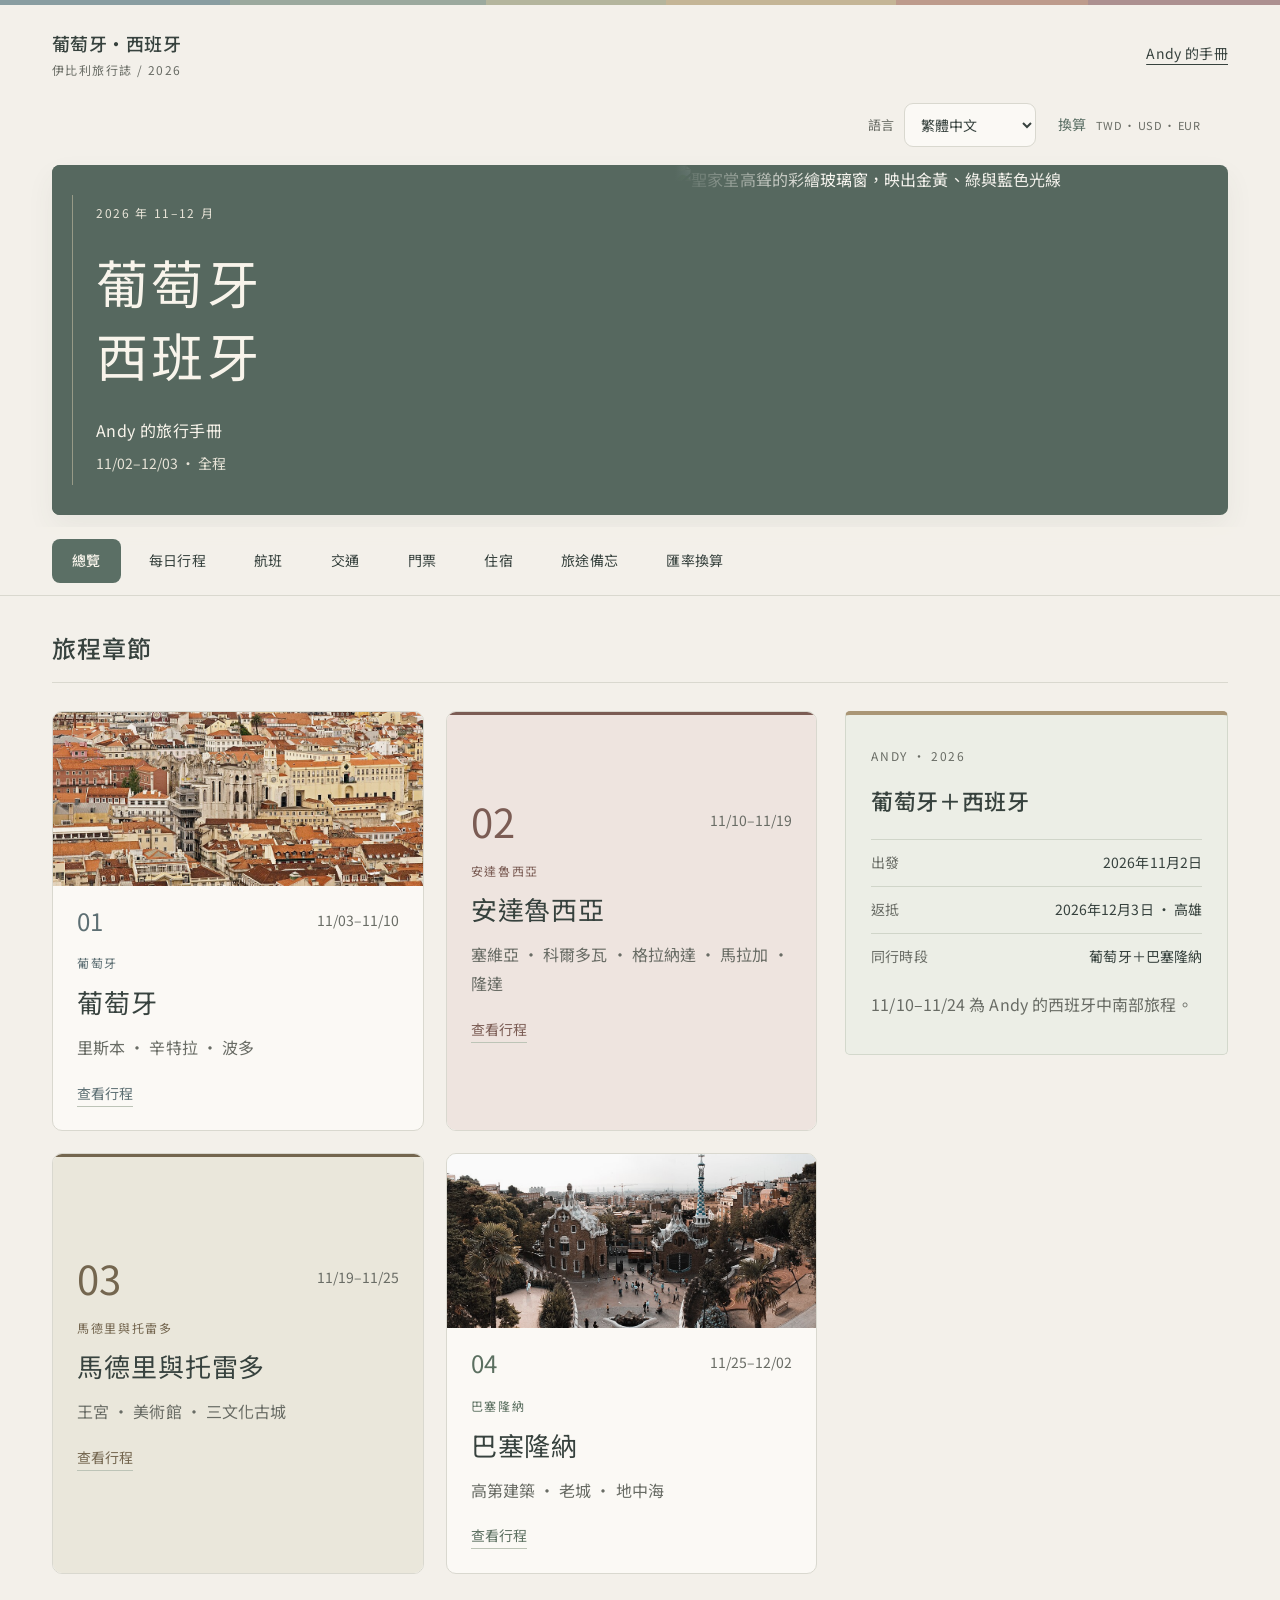
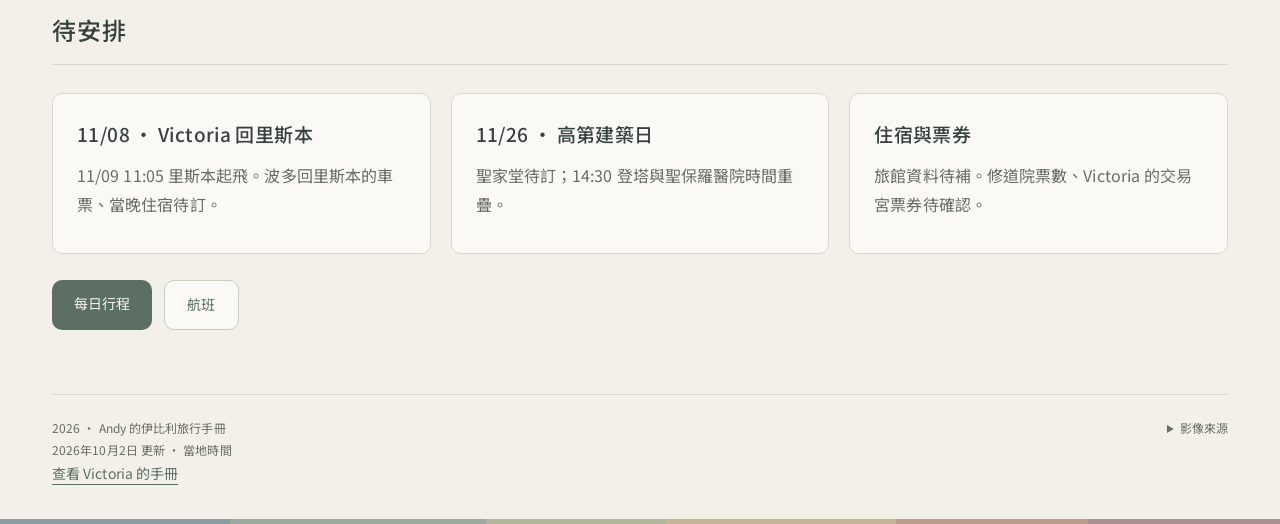
==== index.html @ ccb9db79 "Publish multilingual Iberia travel handbooks" ====
<!doctype html><html lang="zh-Hant"><head><meta charset="utf-8"><meta name="viewport" content="width=device-width,initial-scale=1,viewport-fit=cover"><meta name="description" content="2026 葡萄牙與西班牙個人旅遊手冊，按日期整理航班、每日行程、交通與門票。"><meta name="robots" content="noindex,nofollow"><meta name="theme-color" content="#56685f"><title>Andy｜葡萄牙・西班牙 2026</title><link rel="preconnect" href="https://fonts.googleapis.com"><link rel="preconnect" href="https://fonts.gstatic.com" crossorigin><link rel="stylesheet" href="https://fonts.googleapis.com/css2?family=Noto+Sans+TC:wght@400;500;600&amp;display=swap"><link rel="stylesheet" href="style.css?v=20261002-lisbon-fare"><script src="data.js?v=20261002-lisbon-fare" defer></script><script src="locales.js?v=20261002-lisbon-fare" defer></script><script src="preferences.js?v=20261002-lisbon-fare" defer></script><script src="rates.js?v=20261002-lisbon-fare" defer></script><script src="currency.js?v=20261002-lisbon-fare" defer></script><script src="app.js?v=20261002-lisbon-fare" defer></script></head><body data-person="andy"><a class="skip" href="#main">跳到主要內容</a><div class="color-band"></div><header class="topbar"><a class="wordmark" href="?page=overview">葡萄牙・西班牙<span>IBERIAN JOURNAL / 2026</span></a><div class="person-links"><a id="current-handbook" href="?page=overview"></a></div></header><div id="preferences" class="preferences"></div><div class="masthead"><div class="masthead-text"><span class="eyebrow">NOV–DEC 2026</span><h1><span>葡萄牙</span><span>西班牙</span></h1><p class="cover-owner"><span data-name></span> 的旅行手冊</p><p id="trip-dates"></p></div><figure><img src="https://upload.wikimedia.org/wikipedia/commons/3/3d/Sagrada5.jpg" alt="聖家堂高聳的彩繪玻璃窗，映出金黃、綠與藍色光線"></figure></div><div class="nav-shell"><nav id="nav" aria-label="手冊分頁"></nav></div><main id="main"></main><footer><p id="footer-info">2026 · <span data-name></span> 的伊比利旅行手冊<br>2026.10.02 更新 · 當地時間<br><a id="other" class="text-link"></a></p><details class="credits"><summary>影像來源</summary><p><span id="credit-sagrada">聖家堂：</span><a href="https://commons.wikimedia.org/wiki/File:Sagrada5.jpg" target="_blank" rel="noopener noreferrer">Arnaud Gaillard</a> · <a href="https://creativecommons.org/licenses/by-sa/1.0/" target="_blank" rel="noopener noreferrer">CC BY-SA 1.0</a></p><p><span id="credit-lisbon">里斯本：</span><a href="https://commons.wikimedia.org/wiki/File:The_rooftops_of_Lisbon.jpg" target="_blank" rel="noopener noreferrer">Bert K. / Bert Kaufmann</a> · <a href="https://creativecommons.org/licenses/by/2.0/" target="_blank" rel="noopener noreferrer">CC BY 2.0</a></p><p><span id="credit-guell">奎爾公園：</span><a href="https://commons.wikimedia.org/wiki/File:Panoramic_view_of_the_entrance_to_the_Park_G%C3%BCell._Barcelona,_Catalonia,_Spain.jpg" target="_blank" rel="noopener noreferrer">Mstyslav Chernov</a> · <a href="https://creativecommons.org/licenses/by-sa/3.0/" target="_blank" rel="noopener noreferrer">CC BY-SA 3.0</a></p><p id="credit-crop">照片依版面裁切顯示。</p></details></footer><div class="color-band"></div></body></html>
---- style.css ----
:root{--ink:#193b39;--muted:#63716e;--green:#125e55;--gold:#d49328;--red:#b64b36;--paper:#f7f6f1;--line:#dce3de;--font:'Noto Sans TC','PingFang TC','Microsoft JhengHei',sans-serif}*{box-sizing:border-box}html{scroll-behavior:smooth}body{margin:0;background:var(--paper);color:var(--ink);font:400 1rem/1.85 var(--font);font-synthesis:none;-webkit-font-smoothing:antialiased;text-rendering:optimizeLegibility}a{color:inherit}button,select{font:inherit}button,a,select{-webkit-tap-highlight-color:transparent}button{cursor:pointer}a:focus-visible,button:focus-visible,select:focus-visible{outline:3px solid var(--gold);outline-offset:4px}.skip{position:absolute;top:-80px;background:white;padding:12px;z-index:10}.skip:focus{top:0}.color-band{height:7px;background:linear-gradient(90deg,#164f72 0 18%,#137b75 18% 38%,#8b973d 38% 52%,#e4b640 52% 70%,#c86a35 70% 85%,#a53d3f 85%)}.topbar{max-width:1240px;margin:auto;display:flex;align-items:center;justify-content:space-between;padding:19px 32px;gap:20px}.wordmark{font-family:var(--font);font-weight:600;font-size:1.125rem;text-decoration:none}.wordmark span{font:500 .75rem/1.5 var(--font);letter-spacing:2px;display:block;color:var(--muted)}.person-links{display:flex;align-items:center;gap:18px}.person-badge{border:1px solid #b7cbc4;padding:5px 16px;border-radius:40px;font-size:14px}.person-links a{font-size:14px;text-underline-offset:5px}.masthead{max-width:1176px;margin:0 auto;display:grid;grid-template-columns:1fr 32%;min-height:218px;background:#174c47;border-radius:22px;overflow:hidden;color:#fff;position:relative}.masthead-text{padding:28px 40px;background:linear-gradient(110deg,#103e42,#246957)}.eyebrow{font-size:12px;letter-spacing:2px;font-weight:600}.masthead .eyebrow{color:#efc16f}.masthead h1{font-family:var(--font);font-size:clamp(1.75rem,3vw,2.5rem);font-weight:600;line-height:1.45;letter-spacing:.025em;margin:12px 0}.masthead p{margin:4px 0;color:#e0e9e4;font-size:14px}.masthead figure{margin:0;position:relative;overflow:hidden}.masthead img{width:100%;height:100%;max-height:244px;object-fit:cover;object-position:center 44%;display:block}.masthead figure:after{content:'';position:absolute;inset:0;background:linear-gradient(90deg,#24695755,transparent)}.nav-shell{position:sticky;top:0;background:#f7f6f1ee;backdrop-filter:blur(16px);z-index:4;border-bottom:1px solid var(--line);margin:12px 0 0}nav{max-width:1176px;margin:auto;display:flex;gap:8px;padding:12px 0;overflow-x:auto}nav a{padding:9px 20px;border-radius:10px;text-decoration:none;white-space:nowrap;font-size:14px;font-weight:500}nav a:hover{background:#e5ece6}nav a[aria-current]{background:var(--green);color:white;box-shadow:0 3px 10px #125e551f}main{max-width:1176px;margin:auto;padding:34px 0 64px;min-height:420px}.section-head{margin:0 0 23px}.section-head:not(:first-child){margin-top:38px}.section-head .eyebrow{color:#8c6827}h2{font:600 1.75rem/1.5 var(--font);letter-spacing:.01em;margin:4px 0 8px}h3{font:600 1.25rem/1.55 var(--font);letter-spacing:.01em;margin:0 0 12px}p{margin:10px 0;color:var(--muted)}.section-head p{font-size:14px;margin:5px 0}.overview-grid{display:grid;grid-template-columns:1.65fr 1fr;gap:24px}.route-list{border-top:1px solid var(--line)}.route{display:flex;align-items:center;gap:22px;border-bottom:1px solid var(--line);padding:20px 8px;text-decoration:none}.route:hover{background:#eaf0e9}.route-num{font:500 1.5rem/1.4 var(--font);color:#9b6c2b;border-right:1px solid #d5cfb8;padding-right:18px}.route small{font-size:14px;color:var(--muted);letter-spacing:1px}.route h3{margin:0;font-size:21px}.route p{font-size:14px;margin:4px 0}.route-action{margin-left:auto;font-size:14px;white-space:nowrap;color:var(--green)}.trip-summary{background:#e5ede5;border:1px solid #d1dfd3;border-radius:16px;padding:28px}.trip-summary h3{font-size:1.5rem;margin:12px 0 24px;line-height:1.65}.trip-summary .eyebrow{color:var(--green)}dl{margin:0}dl>div{display:flex;justify-content:space-between;border-top:1px solid #cbd8cd;padding:10px 0;font-size:14px;gap:15px}dt{color:var(--muted)}dd{margin:0;text-align:right}.trip-summary p{font-size:14px}.grid{display:grid;grid-template-columns:repeat(3,minmax(0,1fr));gap:20px}.card{background:#fff;border:1px solid var(--line);border-radius:16px;padding:24px;box-shadow:0 5px 16px #163b3903}.card h3{font-size:1.125rem}.card p{font-size:1rem}.card ul{padding-left:22px;color:var(--muted);font-size:1rem}.strong{font-weight:600;color:var(--ink)}.actions{display:flex;gap:12px;margin-top:26px}.button{display:inline-block;background:var(--green);color:white;padding:11px 22px;border-radius:10px;text-decoration:none;font-size:14px}.button.secondary{background:#fff;color:var(--green);border:1px solid #becfc5}.notice{border-left:3px solid var(--gold);background:#fbf3e1;padding:16px 20px;border-radius:0 10px 10px 0;margin:0 0 24px}.notice strong{font-size:15px;color:#785821}.notice p{font-size:14px;margin:4px 0;color:#75633f}.itinerary{display:grid;grid-template-columns:222px minmax(0,1fr);gap:30px}.day-picker{position:sticky;top:90px;align-self:start}.day-picker label{display:block;font-size:14px;font-weight:600;margin-bottom:8px}select{width:100%;padding:12px;border:1px solid #afc3b8;border-radius:10px;background:#fff;color:var(--ink);font-size:14px}.date-list{max-height:530px;overflow:auto;padding:12px 0}.date-list a{display:flex;gap:16px;width:100%;border:0;border-radius:8px;text-align:left;background:transparent;padding:9px 12px;color:var(--muted);font-size:14px}.date-list a span{font-variant-numeric:tabular-nums}.date-list a:hover{background:#e5ece6}.date-list a[aria-current]{background:var(--green);color:white}.day-card{background:#fff;border:1px solid var(--line);border-radius:18px;padding:28px 32px;scroll-margin-top:96px}.day-card header{display:flex;justify-content:space-between;gap:16px;border-bottom:1px solid var(--line);padding-bottom:20px}.day-card h3{font-size:1.5rem;margin:8px 0;line-height:1.55;text-wrap:balance}.day-number{font-variant-numeric:tabular-nums;font:500 2rem/1.3 var(--font);color:#d1ac6c;white-space:nowrap}.city{font-size:14px;color:var(--green)}.timeline{padding:14px 0 0;list-style:none;margin:0}.timeline li{display:grid;grid-template-columns:88px 1fr;gap:18px;position:relative;padding:12px 0 16px}.timeline time{font-size:14px;font-weight:600;color:var(--green)}.timeline li>div{position:relative;border-left:1px solid #d4ded5;padding-left:22px;min-height:30px}.timeline li>div:before{content:'';width:7px;height:7px;border-radius:50%;background:var(--gold);position:absolute;left:-4px;top:10px}.day-card .notice{margin:20px 0 0}.day-controls{display:flex;justify-content:space-between;margin-top:18px}.day-controls button{border:1px solid #becfc5;background:white;color:var(--green);padding:10px 24px;border-radius:8px}.day-controls button:disabled{opacity:.35;cursor:default}.pill{display:inline-block;border-radius:5px;padding:3px 9px;font-size:14px;font-weight:500}.booked{background:#e6f0e8;color:#266444}.pending{background:#fcf0d7;color:#805719}.flights{grid-template-columns:repeat(2,minmax(0,1fr))}.flight-top{display:flex;justify-content:space-between;font-size:14px;border-bottom:1px solid var(--line);padding-bottom:12px;gap:14px}.flight-route{display:flex;align-items:center;justify-content:space-between;gap:12px;margin:24px 0}.flight-route>div{display:flex;flex-direction:column}.flight-route>div:last-child{text-align:right}.flight-route b{font-size:30px;font-weight:500;line-height:1.4;font-variant-numeric:tabular-nums}.flight-route span{font-size:14px}.flight-route .plane{font-size:23px;color:var(--gold)}.caption{font-size:12px!important;line-height:1.7}.text-link{font-size:14px;color:var(--green);text-underline-offset:5px}.stay-meta{display:flex;justify-content:space-between;gap:10px;margin-bottom:15px;font-size:15px}footer{max-width:1176px;margin:0 auto;padding:22px 0 32px;border-top:1px solid var(--line);color:var(--muted);font-size:12px;display:flex;justify-content:space-between;gap:30px}footer p{margin:0}footer a{text-underline-offset:3px}@media(min-width:1500px){main,.masthead,nav,footer{max-width:1280px}}@media(max-width:1240px){main,nav,footer{margin-left:28px;margin-right:28px}.masthead{margin:0 28px}.grid{grid-template-columns:repeat(2,minmax(0,1fr))}}@media(max-width:700px){.topbar{padding:16px 18px}.wordmark{font-size:16px}.wordmark span{font-size:.75rem;letter-spacing:.08em}.person-links{gap:10px}.person-badge{display:none}.person-links a{font-size:.875rem}.masthead{margin:0 16px;border-radius:16px;grid-template-columns:1fr 25%;min-height:185px}.masthead-text{padding:23px 20px}.masthead h1{font-size:1.75rem;letter-spacing:.015em}.masthead p{font-size:.875rem}.masthead .eyebrow{font-size:.75rem;letter-spacing:.1em}.masthead img{height:100%;max-height:none}.nav-shell{margin-top:8px}nav{margin:0;padding:10px 16px;gap:3px}nav a{padding:8px 15px}main{margin:0;padding:24px 18px 44px}h2{font-size:25px}.overview-grid,.grid,.flights{grid-template-columns:1fr}.overview-grid{gap:22px}.route{gap:14px;padding:16px 0}.route-num{padding-right:12px;font-size:21px}.route h3{font-size:20px}.route p{font-size:.875rem}.route-action{display:none}.trip-summary{padding:22px}.trip-summary h3{font-size:24px}.trip-summary h3 br{display:none}.grid{gap:15px}.card{padding:22px}.itinerary{grid-template-columns:1fr;gap:18px}.day-picker{position:static}.date-list{display:none}.day-card{padding:22px 18px}.day-card h3{font-size:1.375rem}.day-number{display:none}.timeline li{grid-template-columns:68px 1fr;gap:8px}.timeline li>div{padding-left:16px}.timeline time{font-size:.875rem}.notice{padding:13px 16px}.section-head:not(:first-child){margin-top:30px}footer{margin:0 18px;display:block}footer p{margin-bottom:12px}.flight-route b{font-size:28px}.actions{flex-wrap:wrap}}@media print{.nav-shell,.person-links,.day-picker,.day-controls,.actions{display:none}.masthead{min-height:100px}.masthead figure{display:none}.masthead{display:block}main{max-width:none}.grid,.itinerary{display:block}.card{break-inside:avoid;margin-bottom:12px}.masthead-text{background:white;color:#173b39}.masthead p{color:#173b39}}

.day-note{border-top:1px solid var(--line);padding-top:16px;margin-top:18px;font-size:14px;color:var(--muted)}

button,input,select,textarea{font-family:var(--font)}
strong,b{font-weight:600}
.day-card header>div{min-width:0}
.timeline time,.flight-route b,.flight-top,.route small,.stay-meta,.date-list{font-variant-numeric:tabular-nums}
h1,h2,h3{overflow-wrap:break-word}
@media(max-width:380px){.masthead{grid-template-columns:1fr}.masthead figure{display:none}.masthead h1{font-size:1.625rem}.topbar{gap:12px}.wordmark{font-size:1rem}.person-links a{font-size:.875rem}.timeline li{grid-template-columns:64px minmax(0,1fr)}}
.flight-route{display:grid;grid-template-columns:minmax(0,1fr) auto minmax(0,1fr)}
.flight-route b{white-space:nowrap;font-variant-numeric:tabular-nums lining-nums}
.flight-top>span{white-space:nowrap}
.flight-top strong{min-width:0;text-align:right}
.timeline li{grid-template-columns:88px minmax(0,1fr)}
.timeline time{white-space:nowrap}
.timeline li>div{min-width:0;overflow-wrap:anywhere}
@media(max-width:700px){.timeline li{grid-template-columns:68px minmax(0,1fr)}}

#trip-dates{white-space:nowrap}
@media(max-width:700px){.masthead h1{font-size:1.5rem;line-height:1.55}.masthead .trip-separator{display:none}#trip-dates{display:block;margin-top:4px}}

.title-part{display:inline-block;max-width:100%;text-wrap:wrap}

.day-stack{display:grid;gap:26px;min-width:0}
.date-label{font-size:.875rem;font-weight:600;padding:0 12px 6px}
.date-list a{text-decoration:none;font-weight:400}
.date-list a span:first-child{min-width:46px}
.day-card:target{border-color:#8fae9c}
@media(max-width:700px){
 .date-list{display:flex;gap:8px;padding:4px 0 12px;max-height:none;overflow-x:auto;scrollbar-width:thin}
 .date-list a{flex:0 0 auto;width:auto;padding:8px 13px;border:1px solid var(--line);background:white;justify-content:center}
 .date-list a span:first-child{min-width:0}
 .date-city{display:none}
 .date-label{padding-left:0}
 .day-stack{gap:20px}
}
@media print{.day-stack{display:block}.day-card{break-inside:avoid;margin-bottom:24px}}
.itinerary,.day-picker{min-width:0}
@media(max-width:700px){.itinerary{grid-template-columns:minmax(0,1fr)}.date-list{max-width:100%}}

.day-stack{--day-gap:28px;--rail-offset:24px;--day-node-y:40px;gap:var(--day-gap);padding-left:36px}
.day-card{position:relative}
.day-card::before{content:'';position:absolute;left:calc(-1 * var(--rail-offset));top:var(--day-node-y);width:2px;height:calc(100% + var(--day-gap) + 2px);background:#b9cec1}
.day-card:last-child::before{display:none}
.day-card::after{content:'';position:absolute;left:calc(-1 * var(--rail-offset) - 6px);top:calc(var(--day-node-y) - 6px);width:14px;height:14px;border-radius:50%;background:var(--green);box-shadow:0 0 0 5px var(--paper)}
.day-card:target::after{background:var(--gold)}
.timeline{--time-column:76px;--event-gap:30px;padding-top:20px}
.timeline li{grid-template-columns:var(--time-column) minmax(0,1fr);gap:var(--event-gap);padding:12px 0 22px}
.timeline li::before{content:'';position:absolute;left:calc(var(--time-column) + var(--event-gap) / 2 - 1px);top:26px;bottom:-26px;width:2px;background:#d4dfd6}
.timeline li:last-child::before{display:none}
.timeline li::after{content:'';position:absolute;left:calc(var(--time-column) + var(--event-gap) / 2 - 5px);top:21px;width:10px;height:10px;border:2px solid #fff;border-radius:50%;background:var(--gold);box-shadow:0 0 0 1px var(--gold)}
.timeline li>div{border:0;padding-left:0}
.timeline li>div::before{display:none}
.timeline li:last-child{padding-bottom:4px}
@media(max-width:700px){
 .day-stack{--day-gap:20px;--rail-offset:14px;--day-node-y:34px;padding-left:20px}
 .day-card{padding:22px 16px}
 .day-card::after{left:calc(-1 * var(--rail-offset) - 4px);top:calc(var(--day-node-y) - 4px);width:10px;height:10px;box-shadow:0 0 0 4px var(--paper)}
 .timeline{--time-column:56px;--event-gap:24px}
}
@media(max-width:360px){
 .day-card{padding:20px 12px}
 .day-stack{--day-node-y:32px}
 .timeline{--time-column:52px;--event-gap:20px}
 .timeline time{font-size:.8125rem}
}
@media print{.day-stack{padding-left:0}.day-card::before,.day-card::after{display:none}}

.mobile-date-jump{display:none}
@media(max-width:700px){
 body{line-height:1.8}
 .color-band{height:4px}
 .topbar{padding:12px 16px;gap:12px}
 .wordmark{font-size:1rem;line-height:1.5;letter-spacing:.015em}
 .wordmark span{font-size:.75rem;letter-spacing:.055em;margin-top:3px}
 .person-links{flex-shrink:0}
 .person-links a{display:flex;align-items:center;min-height:44px;padding:8px 12px;border:1px solid #d6e1d9;border-radius:999px;background:#fff;text-decoration:none;font-size:.875rem;font-weight:500}
 .masthead{min-height:0;grid-template-columns:minmax(0,1fr) 82px;margin:0 16px;border-radius:18px}
 .masthead-text{padding:20px}
 .masthead .eyebrow{font-size:.75rem;letter-spacing:.07em}
 .masthead h1{font-size:1.375rem;line-height:1.5;margin:9px 0 10px}
 .masthead p{font-size:.875rem;line-height:1.7}
 .masthead figure{display:block}
 .masthead img{object-position:62% center}
 #trip-dates{white-space:normal;font-size:.8125rem;font-variant-numeric:tabular-nums}
 body:not([data-page="overview"]) .masthead-text{padding:16px 18px}
 body:not([data-page="overview"]) .masthead .eyebrow{display:none}
 body:not([data-page="overview"]) .masthead h1{font-size:1.25rem;margin:0 0 5px}
 body:not([data-page="overview"]) .masthead p{margin:0}
 .nav-shell{margin-top:12px;background:#f7f6f1f5;border-color:#e1e7e1}
 nav{gap:4px;padding:8px 16px;scrollbar-width:none;scroll-padding-inline:16px}
 nav::-webkit-scrollbar{display:none}
 nav a{display:flex;align-items:center;justify-content:center;min-height:44px;padding:9px 15px;border-radius:12px;font-size:.875rem;line-height:1.5}
 nav a[aria-current]{box-shadow:0 3px 8px #125e551c}
 main{padding:22px 16px 40px}
 .section-head{margin-bottom:18px}
 h2{font-size:1.375rem;line-height:1.5;margin:0 0 6px;font-weight:600}
 .section-head p{font-size:.875rem}
 .itinerary{gap:18px}
 .day-picker{position:sticky;top:var(--nav-height,61px);z-index:3;margin:0 -16px;padding:10px 16px;background:#f7f6f1f7;backdrop-filter:blur(16px);border-bottom:1px solid #e0e6df;box-shadow:0 6px 12px #193b3905}
 .date-label,.date-list{display:none}
 .mobile-date-jump{display:flex;align-items:center;gap:12px}
 .mobile-date-jump label{flex-shrink:0;display:block;margin:0;font-size:.875rem;font-weight:500;color:var(--muted)}
 .mobile-date-jump select{min-width:0;min-height:48px;width:100%;padding:9px 12px;font-size:1rem;line-height:1.6;font-weight:500;border:1px solid #cbdad0;border-radius:12px;background:#fff;color:var(--green);box-shadow:0 2px 6px #193b3903}
 .day-stack{--day-gap:22px;--rail-offset:12px;--day-node-y:32px;padding-left:16px}
 .day-card{padding:20px 18px;border-color:#e0e7df;border-radius:18px;box-shadow:0 5px 18px #193b3903;scroll-margin-top:calc(var(--nav-height,61px) + var(--date-height,69px) + 14px)}
 .day-card header{padding-bottom:17px;border-color:#e8ece6}
 .day-card header .eyebrow{font-size:.875rem;letter-spacing:.05em;line-height:1.5;color:var(--green)}
 .day-card h3{font-size:1.25rem;line-height:1.6;margin:9px 0 7px;text-wrap:initial;letter-spacing:.015em}
 .city{display:inline-block;font-size:.875rem;line-height:1.5;padding:3px 9px;border-radius:6px;background:#edf3ed;color:#396752}
 .timeline{padding-top:16px}
 .timeline li{display:block;padding:0 0 24px 25px}
 .timeline li::before{left:5px;top:13px;bottom:-13px;width:1px;background:#c7d9cc}
 .timeline li::after{left:1px;top:8px;width:9px;height:9px;border:2px solid #fff;box-shadow:0 0 0 1px #c3933f}
 .timeline time{display:block;font-size:.875rem;line-height:1.8;font-weight:600;letter-spacing:.02em;color:var(--green)}
 .timeline li>div{font-size:1rem;line-height:1.8;margin-top:4px;min-height:0;overflow-wrap:break-word}
 .timeline li:last-child{padding-bottom:0}
 .day-note{margin:18px 0 0;padding-top:15px;font-size:.875rem;line-height:1.85;border-color:#e8ece6}
 .card{padding:20px;border-radius:16px;border-color:#dde6de}
 .card h3{font-size:1.125rem;line-height:1.65;margin-bottom:12px}
 .card p{line-height:1.85}
 .grid{gap:16px}
 .notice{padding:16px 18px;border-radius:0 12px 12px 0}
 .notice p{font-size:.875rem;line-height:1.85}
 .pill{font-size:.875rem;line-height:1.6;padding:4px 9px;border-radius:6px}
 .text-link{display:inline-flex;align-items:center;min-height:44px;margin-top:3px}
 .button{display:flex;align-items:center;justify-content:center;min-height:48px;padding:10px 20px;font-size:1rem;border-radius:12px}
 .actions{gap:10px}
 .actions .button{flex:1 1 110px}
 .route{padding:18px 2px;gap:14px}
 .route-num{font-size:1.25rem}
 .route h3{font-size:1.25rem;margin:3px 0 4px}
 .route small{font-size:.875rem;letter-spacing:.03em}
 .route p{font-size:.875rem;line-height:1.8}
 .trip-summary{padding:22px;border-radius:16px}
 .trip-summary h3{font-size:1.375rem;margin:0 0 18px}
 .trip-summary dl>div{padding:12px 0}
 .flight-top{font-size:.875rem;align-items:center;flex-wrap:wrap;gap:6px 12px}
 .flight-route{gap:8px;margin:22px 0}
 .flight-route b{font-size:1.75rem;line-height:1.35;letter-spacing:-.025em}
 .flight-route span{font-size:.875rem;margin-top:6px}
 .flight-route .plane{font-size:1.125rem;margin:0}
 .stay-meta{font-size:1rem;flex-wrap:wrap}
 footer{margin:0 16px;padding:20px 0 max(24px,env(safe-area-inset-bottom));font-size:.75rem;line-height:1.8}
}
@media(max-width:360px){
 .topbar{padding-inline:14px;gap:8px}
 .person-links a{padding-inline:10px}
 .wordmark span{letter-spacing:0;font-size:.75rem}
 .masthead{margin-inline:14px;grid-template-columns:minmax(0,1fr) 62px}
 .masthead-text{padding:16px}
 .masthead h1{font-size:1.25rem}
 body:not([data-page="overview"]) .masthead-text{padding:15px}
 main{padding-inline:14px}
 .day-picker{margin-inline:-14px;padding-inline:14px}
 .day-card{padding:18px 14px}
 .day-stack{--day-node-y:30px;padding-left:15px}
 .day-card h3{font-size:1.1875rem}
 .timeline li{padding-left:22px}
 .mobile-date-jump{gap:9px}
 .mobile-date-jump select{padding-inline:8px}
 .flight-route b{font-size:1.625rem}
}
@media(prefers-reduced-motion:reduce){html{scroll-behavior:auto}}
@media print{.mobile-date-jump{display:none}}

/* Travel journal */
:root{--paper:#faf8f2;--ink:#233e3b;--green:#1b5a51;--gold:#bb8736;--line:#e0e3d8;--muted:#68716a}
.color-band{height:5px}
.topbar{padding-top:22px;padding-bottom:22px}
.wordmark{letter-spacing:.025em}
.wordmark span{letter-spacing:.14em}
.masthead{isolation:isolate;grid-template-columns:1fr 44%;min-height:284px;border-radius:8px;background:#174840;box-shadow:0 12px 30px #203d3310}
.masthead-text{position:relative;z-index:1;padding:28px 38px;background:#174840}
.masthead-text::before{content:'';position:absolute;top:30px;bottom:30px;left:20px;width:1px;background:#d8b66c65}
.masthead .eyebrow{font-size:.75rem;letter-spacing:.18em;color:#efd49b}
.masthead h1{font-size:2.375rem;line-height:1.38;letter-spacing:.08em;font-weight:500;margin:15px 0 17px}
.masthead h1 span{display:inline-block;margin-right:.55em}
.masthead .cover-owner{font-size:1rem;color:#f5f3e8;letter-spacing:.035em;margin:0}
.masthead #trip-dates{font-size:.875rem;color:#d5ddd0;letter-spacing:.03em;margin-top:6px}
.masthead #trip-dates span{display:inline-block;white-space:nowrap}
.masthead figure::after{background:linear-gradient(90deg,#174840 0,transparent 24%,#0d3a3422 100%)}
.masthead img{max-height:none;position:absolute;inset:0;object-position:50% 44%;filter:saturate(1.12)}
body[data-page="overview"] .masthead{min-height:350px;grid-template-columns:1fr 47%}
body[data-page="overview"] .masthead-text{padding:32px 44px}
body[data-page="overview"] .masthead h1{font-size:3rem;line-height:1.28;margin:22px 0}
body[data-page="overview"] .masthead h1 span{display:block}
.nav-shell{background:#faf8f2f5;border-color:#e4e2d8}
nav a{border-radius:8px}
nav a[aria-current]{background:#1b5a51;box-shadow:none}
.section-head{display:flex;align-items:baseline;flex-wrap:wrap;gap:8px 18px;border-bottom:1px solid #d9ded1;padding-bottom:14px;margin-bottom:24px}
.section-head h2{font-size:1.625rem;letter-spacing:.03em;margin:0}
.section-head p{margin:0}
.overview-grid{grid-template-columns:minmax(0,2fr) minmax(270px,1fr);gap:28px;align-items:start}
.route-list{display:grid;grid-template-columns:repeat(2,minmax(0,1fr));gap:22px;border:0}
.route{--chapter-color:#2b6670;display:flex;align-items:stretch;flex-direction:column;gap:0;padding:0;border:1px solid #dce1d6;border-radius:10px;overflow:hidden;background:#fff;transition:transform .18s ease,box-shadow .18s ease}
.route[data-tone="terracotta"]{--chapter-color:#a85c40}
.route[data-tone="ochre"]{--chapter-color:#91702c}
.route[data-tone="glass"]{--chapter-color:#37674e}
.route:hover{background:#fff;transform:translateY(-3px);box-shadow:0 10px 24px #24433b12}
.route-photo,.day-photo{position:relative;margin:0;overflow:hidden;background:#e7ece3}
.route-photo{height:174px}
.route-photo img,.day-photo img{display:block;width:100%;height:100%;object-fit:cover}
.route-photo img[src$="lisbon.jpg"],.day-photo img[src$="lisbon.jpg"]{object-position:50% 55%;transform:scale(1.025)}
.route-photo figcaption{display:none}
.route-copy{position:relative;flex:1;padding:22px 24px 23px;border-top:3px solid var(--chapter-color)}
.route.has-photo .route-copy{border-top:0}
.route:not(.has-photo) .route-copy{display:flex;flex-direction:column;justify-content:center;background:#f6f3e9}
.route[data-tone="terracotta"] .route-copy{background:#f8f0e8}
.route:not(.has-photo) .route-num{font-size:2.5rem}
.route:not(.has-photo) .route-action{align-self:flex-start}
.route-meta{display:flex;align-items:center;justify-content:space-between;gap:12px;margin-bottom:20px}
.route-num{padding:0;border:0;font-size:1.5rem;line-height:1;color:var(--chapter-color);font-weight:500}
.route small{font-size:.875rem;letter-spacing:.02em;color:#667164}
.chapter-name{display:block;color:var(--chapter-color);font-size:.75rem;line-height:1.6;letter-spacing:.15em;font-weight:600;margin-bottom:5px}
.route h3{font-size:1.5rem;line-height:1.4;letter-spacing:.03em;margin:0 0 9px}
.route p{font-size:.875rem;line-height:1.8;margin:0;color:#647064}
.route-action{display:inline-block;margin:21px 0 0;padding-bottom:2px;border-bottom:1px solid #b4c4b7;color:var(--chapter-color);font-size:.875rem;line-height:1.5}
.trip-summary{border:1px solid #d2dacb;border-top:4px solid #bd944e;background:#f0f1e8;border-radius:5px;padding:25px}
.summary-label{font-size:.75rem;letter-spacing:.14em;text-transform:uppercase;color:#6d795f}
.trip-summary h3{font-size:1.375rem;line-height:1.55;margin:14px 0 22px}
.trip-summary p{font-size:.875rem;line-height:1.8}
.card{border-radius:10px;border-color:#dce1d6;box-shadow:none}
.card h3{letter-spacing:.02em}
.notice{background:#f8f0df;border-radius:0 8px 8px 0}
.day-stack{--day-node-y:60px}
.day-card{border-radius:12px;border-color:#dce1d6;box-shadow:none;padding:28px 30px}
.day-card header{display:grid;grid-template-columns:76px minmax(0,1fr);align-items:center;gap:22px;padding-bottom:24px;border-bottom:1px solid #e0e4d9}
.day-stamp{display:flex;flex-direction:column;align-items:center;justify-content:center;padding-right:21px;border-right:1px solid #d6dccd;color:#87662f;line-height:1.3;font-variant-numeric:tabular-nums}
.day-stamp span{font-size:.8125rem;white-space:nowrap;letter-spacing:.02em}
.day-stamp strong{font-size:2.375rem;line-height:1.2;font-weight:500;letter-spacing:-.045em;margin:3px 0 5px}
.day-heading{min-width:0}
.day-heading .city{display:block;padding:0;background:none;border-radius:0;font-size:.875rem;letter-spacing:.06em;color:#60816d}
.day-card h3{font-size:1.375rem;font-weight:600;line-height:1.6;margin:5px 0 0;letter-spacing:.015em;text-wrap:initial}
.day-photo{height:226px;margin-top:22px;border-radius:6px}
.day-photo::after{content:'';position:absolute;inset:50% 0 0;background:linear-gradient(transparent,#122f3470)}
.day-photo figcaption{position:absolute;z-index:1;left:16px;bottom:12px;font-size:.75rem;color:#fff;letter-spacing:.14em;text-shadow:0 1px 5px #1236}
.timeline{padding-top:24px}
.timeline time{color:#2c6c60}
.day-note{background:#f7f8f2;border:0;border-left:2px solid #c3cfb7;padding:12px 15px;margin-top:20px;border-radius:0 5px 5px 0;color:#687161}
.flight{position:relative;border-top:3px solid #bd944e}
.flight-top{border-bottom-style:dashed}
.flight-route b{color:#1b5a51}
.flight>p{border-top:1px dashed #d8dece;padding-top:16px}
.credits summary{cursor:pointer;min-height:32px;display:list-item;list-style-position:inside;color:#687161}
.credits p{max-width:500px;margin:8px 0}
@media(max-width:960px){.overview-grid{grid-template-columns:minmax(0,1fr)}.trip-summary{max-width:none}}
@media(max-width:700px){
 .topbar{padding:14px 16px}
 .wordmark span{font-size:.75rem;letter-spacing:.06em}
 .person-links a{border-color:#d5ddce;background:#fffdf8}
 .masthead,body:not([data-page="overview"]) .masthead{min-height:157px;grid-template-columns:minmax(0,1fr) 34%;border-radius:8px;margin:0 16px}
 .masthead-text,body:not([data-page="overview"]) .masthead-text{padding:19px 20px}
 .masthead-text::before{left:11px;top:20px;bottom:20px}
 .masthead h1,body:not([data-page="overview"]) .masthead h1{font-size:1.375rem;line-height:1.3;margin:0 0 10px;font-weight:500;letter-spacing:.05em}
 .masthead h1 span{display:inline-block;margin-right:.2em}
 .masthead .cover-owner{font-size:.875rem}
 .masthead #trip-dates{font-size:.75rem;line-height:1.75;margin-top:6px;letter-spacing:.01em}
 .masthead figure{display:block}
 .masthead img{object-position:53% 50%}
 body[data-page="overview"] .masthead{min-height:265px;grid-template-columns:minmax(0,1fr) 38%}
 body[data-page="overview"] .masthead-text{padding:25px 23px}
 body[data-page="overview"] .masthead .eyebrow{display:block;font-size:.75rem;letter-spacing:.06em;line-height:1.6}
 body[data-page="overview"] .masthead h1{font-size:2.375rem;line-height:1.3;margin:17px 0}
 body[data-page="overview"] .masthead h1 span{display:block}
 .nav-shell{margin-top:13px;background:#faf8f2f5}
 nav a{border-radius:8px}
 main{padding-top:24px}
 .section-head{gap:5px 14px;margin-bottom:20px;padding-bottom:12px}
 .section-head h2{font-size:1.375rem;letter-spacing:.035em}
 .overview-grid{gap:24px}
 .route-list{grid-template-columns:minmax(0,1fr);gap:20px}
 .route{border-radius:9px}
 .route-photo{height:180px}
 .route-copy{padding:20px 22px 21px}
 .route-meta{margin-bottom:16px}
 .route-num{font-size:1.5rem}
 .route small{font-size:.875rem}
 .route h3{font-size:1.5rem;margin-bottom:8px}
 .route p{font-size:.875rem}
 .route-action{display:inline-block;margin-top:17px}
 .trip-summary{padding:22px;border-radius:6px}
 .trip-summary h3{font-size:1.25rem;margin:12px 0 18px}
 .day-picker{background:#faf8f2f7;border-color:#e0e3d7;box-shadow:none}
 .mobile-date-jump select{border-radius:8px;border-color:#cfd9c8;box-shadow:none;background:#fffdf8}
 .day-stack{--day-node-y:52px;--day-gap:24px}
 .day-card{padding:22px 18px;border-radius:11px}
 .day-card header{grid-template-columns:57px minmax(0,1fr);gap:15px;padding-bottom:20px}
 .day-stamp{padding-right:13px}
 .day-stamp span{font-size:.75rem;letter-spacing:0}
 .day-stamp strong{font-size:2.125rem;margin:3px 0 4px}
 .day-heading .city{font-size:.875rem;letter-spacing:.04em}
 .day-card h3{font-size:1.1875rem;line-height:1.6;margin-top:5px}
 .day-photo{height:166px;margin-top:19px;border-radius:5px}
 .day-photo figcaption{font-size:.75rem;left:12px;bottom:10px}
 .timeline{padding-top:21px}
 .timeline li{padding-bottom:23px}
 .timeline li>div{line-height:1.8}
 .day-note{font-size:.875rem;padding:12px;margin-top:20px}
 .card{border-radius:10px;padding:21px}
 .button{border-radius:8px}
 .flight{border-top-width:3px}
 footer{padding-top:22px}
}
@media(max-width:360px){
 .topbar{padding-inline:14px}
 .masthead,body:not([data-page="overview"]) .masthead{margin-inline:14px;grid-template-columns:minmax(0,1fr) 30%}
 .masthead-text,body:not([data-page="overview"]) .masthead-text{padding:18px}
 .masthead h1,body:not([data-page="overview"]) .masthead h1{font-size:1.25rem}
 body[data-page="overview"] .masthead{grid-template-columns:minmax(0,1fr) 34%;min-height:257px}
 body[data-page="overview"] .masthead-text{padding:23px 20px}
 body[data-page="overview"] .masthead h1{font-size:2.125rem}
 .route-photo{height:154px}
 .route-copy{padding:19px}
 .day-card{padding:20px 14px}
 .day-card header{grid-template-columns:49px minmax(0,1fr);gap:12px}
 .day-stamp{padding-right:11px}
 .day-stamp strong{font-size:1.875rem}
 .day-card h3{font-size:1.125rem}
 .day-photo{height:148px}
 .day-photo figcaption{letter-spacing:.08em}
}
@media(prefers-reduced-motion:reduce){.route{transition:none}.route:hover{transform:none}}
@media print{.masthead-text::before,.day-photo,.route-photo{display:none}.masthead,.masthead-text{background:#fff;color:var(--ink)}.masthead .cover-owner,.masthead #trip-dates{color:var(--ink)}}

/* Travel journal typography: one family, quiet headings, generous reading rhythm. */
body{font-kerning:normal;line-break:strict;word-break:normal;letter-spacing:.005em}
button,input,select,textarea{font-family:var(--font);letter-spacing:inherit}
h1,h2,h3{font-family:var(--font);font-kerning:normal;word-break:normal}
.wordmark{font-weight:500;letter-spacing:.025em}
.wordmark span{font-weight:400;letter-spacing:.12em;line-height:1.7}
.masthead h1{font-weight:400;letter-spacing:.055em;line-height:1.5}
body[data-page="overview"] .masthead h1{font-size:3.25rem;line-height:1.4;font-weight:400;letter-spacing:.065em;margin:20px 0 24px}
.masthead .cover-owner{font-weight:400;letter-spacing:.025em;line-height:1.85}
.masthead #trip-dates{font-weight:400;letter-spacing:0;color:#e0e7d9;line-height:1.75}
.section-head{padding-bottom:16px;margin-bottom:28px}
.section-head h2{font-size:1.5rem;font-weight:500;line-height:1.5;letter-spacing:.04em}
.route h3{font-size:1.625rem;font-weight:400;letter-spacing:.035em;line-height:1.5;margin-bottom:12px}
.trip-summary h3{font-weight:500;letter-spacing:.025em;line-height:1.55}
.card h3{font-weight:500;font-size:1.1875rem;line-height:1.65;letter-spacing:.02em}
.day-card h3{font-size:1.4375rem;font-weight:500;line-height:1.55;letter-spacing:.02em;text-wrap:pretty}
.title-part{display:inline;text-wrap:inherit}
.day-heading .city{font-weight:400;letter-spacing:.04em;color:#557260;line-height:1.75;margin-bottom:7px}
.timeline li>div,.card p,.card ul{font-size:1rem;font-weight:400;line-height:1.8;letter-spacing:.005em}
.timeline time{font-size:.9375rem;font-weight:500;line-height:1.8;color:#356157}
.timeline time,.day-stamp,.flight-route b,.flight-top,.route-num,.route small,.stay-meta,.date-list,.mobile-date-jump select,#trip-dates{font-variant-numeric:tabular-nums lining-nums;letter-spacing:0}
.day-stamp strong,.flight-route b,.route-num{font-weight:400;letter-spacing:0}
.day-stamp strong{font-size:2.75rem;line-height:1.2;margin:4px 0}
.day-stamp span{font-size:.875rem;line-height:1.5;letter-spacing:0}
.day-note,.notice p,.trip-summary p,.route p{font-size:1rem;font-weight:400;line-height:1.8;letter-spacing:.005em}
.day-note{padding:16px 18px}
.strong,.notice strong,.flight-top strong,.stay-meta strong{font-weight:500}
.caption{font-size:.875rem!important;line-height:1.75}
nav a,.person-links a,.mobile-date-jump label{font-weight:400;letter-spacing:.025em}
nav a[aria-current]{font-weight:500}
.chapter-name,.summary-label,.masthead .eyebrow{font-weight:400;letter-spacing:.14em;line-height:1.7}
.chapter-name{margin-bottom:8px}
@media(max-width:700px){
 .masthead h1,body:not([data-page="overview"]) .masthead h1{font-weight:400;letter-spacing:.035em;line-height:1.5}
 body[data-page="overview"] .masthead h1{font-size:2.5rem;font-weight:400;letter-spacing:.06em;line-height:1.4;margin:16px 0 20px}
 .masthead #trip-dates{font-size:.8125rem;line-height:1.85;letter-spacing:0}
 .wordmark span{letter-spacing:.065em}
 .section-head{padding-bottom:14px;margin-bottom:24px}
 .section-head h2{font-size:1.375rem;font-weight:500;letter-spacing:.04em}
 .route h3{font-size:1.625rem;font-weight:400;line-height:1.5}
 .card h3{font-size:1.125rem;line-height:1.65}
 .day-card header{grid-template-columns:60px minmax(0,1fr);gap:14px}
 .day-stamp{padding-right:12px}
 .day-stamp span{font-size:.8125rem;line-height:1.5}
 .day-stamp strong{font-size:2.375rem;line-height:1.2;margin:4px 0}
 .day-card h3{font-size:1.25rem;line-height:1.6;letter-spacing:.02em}
 .timeline li>div{line-height:1.8;letter-spacing:.005em}
 .timeline li{padding-bottom:25px}
 .timeline time{font-size:.9375rem;line-height:1.7}
 .day-note,.notice p,.trip-summary p,.route p{font-size:1rem;line-height:1.8}
 .day-note{padding:14px}
 .mobile-date-jump select{font-size:1rem;font-weight:400}
 .flight-route b{font-size:1.875rem;font-weight:400;letter-spacing:0;line-height:1.45}
}
@media(max-width:360px){
 body[data-page="overview"] .masthead h1{font-size:2.25rem;letter-spacing:.045em}
 .day-card header{grid-template-columns:52px minmax(0,1fr);gap:12px}
 .day-stamp{padding-right:10px}
 .day-stamp strong{font-size:2.125rem}
 .day-card h3{font-size:1.1875rem;line-height:1.65}
 .flight-route b{font-size:1.75rem}
}

/* Muted mineral palette, shared across both handbooks. */
:root{
 --paper:#f3f0ea;
 --surface:#fbf9f5;
 --surface-soft:#eceee6;
 --ink:#37423e;
 --muted:#696c65;
 --green:#5b6f65;
 --gold:#aa9676;
 --red:#9a7c73;
 --line:#d9d8cf;
 --cover:#56685f;
 --cover-text:#f8f4eb;
 --cover-muted:#e8e4d8;
 --accent-text:#786c56;
}
.color-band{background:linear-gradient(90deg,#899da1 0 18%,#9ba99e 18% 38%,#b4b59d 38% 52%,#c4b596 52% 70%,#bd9b8c 70% 85%,#ac9090 85%)}
.skip{background:var(--surface);color:var(--ink)}
a:focus-visible,button:focus-visible,select:focus-visible{outline-color:var(--green)}
.person-links a,.person-badge{color:var(--ink);border-color:#cdd2c7}
.person-links a{background:transparent}
.masthead,.masthead-text{background:var(--cover);color:var(--cover-text)}
.masthead{box-shadow:0 12px 28px #414d4310}
.masthead-text::before{background:#d7cbb080}
.masthead .eyebrow,.masthead #trip-dates{color:var(--cover-muted)}
.masthead h1,.masthead .cover-owner{color:var(--cover-text)}
.masthead figure::after{background:linear-gradient(90deg,var(--cover) 0,transparent 28%,#56685f18 100%)}
.masthead img{filter:saturate(.65) contrast(.9) brightness(1.06)}
.nav-shell{background:#f3f0eaf5;border-color:var(--line)}
nav a:hover,.date-list a:hover{background:#e3e7dd}
nav a[aria-current],.date-list a[aria-current],.button{background:var(--green);color:var(--cover-text);box-shadow:none}
.section-head,.day-card header,.day-stamp,.flight-top,footer{border-color:var(--line)}
.section-head .eyebrow{color:var(--accent-text)}
.route{--chapter-color:#5d6f73;background:var(--surface);border-color:var(--line)}
.route[data-tone="terracotta"]{--chapter-color:#7b5c54}
.route[data-tone="ochre"]{--chapter-color:#74664f}
.route[data-tone="glass"]{--chapter-color:#5b6f60}
.route:hover{background:var(--surface);box-shadow:0 10px 24px #46504710}
.route:not(.has-photo) .route-copy{background:#eae7db}
.route[data-tone="terracotta"] .route-copy{background:#eee4df}
.route small,.route p,.summary-label{color:var(--muted)}
.route-action{border-color:#bdc4b7}
.route-photo,.day-photo{background:#e1e5dc}
.route-photo img,.day-photo img{filter:saturate(.78) contrast(.96)}
.day-photo::after{background:linear-gradient(transparent,#37443c80)}
.day-photo figcaption{color:var(--cover-text);text-shadow:0 1px 5px #27352b99}
.trip-summary{background:var(--surface-soft);border-color:#d3d8cc;border-top-color:var(--gold)}
.trip-summary dl>div{border-color:#d0d5c9}
.card,.day-card{background:var(--surface);border-color:var(--line)}
.button.secondary,.day-controls button,select{background:var(--surface);color:var(--green);border-color:#c5cebf}
.day-card:target{border-color:#94a28f}
.day-card::before{background:#bec6b8}
.day-card::after{background:var(--green)}
.day-card:target::after{background:var(--gold)}
.day-stamp,.day-number{color:var(--accent-text)}
.day-heading .city{color:#617366}
.timeline time{color:var(--green)}
.timeline li::before{background:#d0d5c9}
.timeline li::after{background:var(--gold);border-color:var(--surface);box-shadow:0 0 0 1px var(--gold)}
.day-note{background:#eeeee5;border-left-color:#b5bfa9;color:#626b5f}
.notice{background:#eee7db;border-left-color:var(--gold)}
.notice strong{color:#6e5f4a}
.notice p{color:#726650}
.booked{background:#e4e9e1;color:#53685b}
.pending{background:#eee3da;color:#765d50}
.flight{border-top-color:var(--gold)}
.flight-route b{color:var(--green)}
.flight>p{border-color:var(--line)}
.credits summary{color:var(--muted)}
@media(max-width:700px){
 .person-links a{background:var(--surface)}
 .nav-shell,.day-picker{background:#f3f0eaf7;border-color:var(--line)}
 .mobile-date-jump select{background:var(--surface);border-color:#c5cebf;color:var(--green)}
}
@media print{
 .masthead,.masthead-text{background:#fff;color:var(--ink)}
 .masthead h1,.masthead .eyebrow,.masthead .cover-owner,.masthead #trip-dates{color:var(--ink)}
}

/* Victoria's two European stays, across one continuous month view. */
.travel-calendar{--portugal-bg:#dbe3d7;--portugal-ink:#46594b;--barcelona-bg:#e8d6cd;--barcelona-ink:#75574a;margin:0 0 44px;scroll-margin-top:calc(var(--nav-height,60px) + 18px)}
.calendar-intro{display:flex;align-items:center;justify-content:space-between;gap:20px;margin-bottom:20px}
.calendar-kicker{display:block;font-size:.75rem;letter-spacing:.14em;color:var(--muted);line-height:1.7;margin-bottom:6px}
.calendar-intro h2{font-size:1.5rem;font-weight:500;letter-spacing:.025em;line-height:1.5;margin:0}
.calendar-total{display:flex;align-items:center;gap:10px;margin:0;color:var(--green);flex-shrink:0}
.calendar-total strong{font-size:3rem;font-weight:400;line-height:1.1;font-variant-numeric:tabular-nums}
.calendar-total>span{font-size:1rem;line-height:1.4}
.calendar-total small{display:block;font-size:.875rem;color:var(--muted);margin-top:4px;white-space:nowrap}
.calendar-layout{display:grid;grid-template-columns:minmax(0,1fr) 238px;gap:30px;padding:26px;background:var(--surface);border:1px solid var(--line);border-radius:12px}
.calendar-month{min-width:0}
.calendar-month-head{display:flex;align-items:center;justify-content:space-between;gap:12px;margin:0 0 18px}
.calendar-month-head h3{font-size:1.125rem;line-height:1.5;font-weight:500;margin:0;letter-spacing:.02em}
.calendar-month-head>span{font-size:.8125rem;line-height:1.5;color:var(--muted);white-space:nowrap}
.calendar-weekdays,.calendar-week{display:grid;grid-template-columns:repeat(7,minmax(0,1fr))}
.calendar-weekdays{padding:0 0 9px;text-align:center;color:var(--muted);font-size:.875rem;line-height:1.5}
.calendar-week{grid-template-rows:28px 24px 18px;padding:6px 0;border-top:1px solid var(--line)}
.calendar-cell{grid-row:1 / 4;min-width:0}
.calendar-date{display:flex;flex-direction:column;align-items:center;justify-content:space-between;height:100%;padding:2px 0 0;text-decoration:none;border-radius:5px;color:var(--ink)}
a.calendar-date:hover,a.calendar-date:focus-visible{background:#e7eade}
.calendar-number{font-size:.9375rem;line-height:1.5;font-weight:400;letter-spacing:0;font-variant-numeric:tabular-nums}
.outside-month .calendar-number{color:var(--muted);font-size:.8125rem}
.in-europe .calendar-number{font-weight:500;color:var(--ink)}
.calendar-day-note{font-size:.75rem;line-height:1.5;min-height:18px;color:var(--muted);white-space:nowrap}
.calendar-band,.calendar-flight{grid-row:2;z-index:1;pointer-events:none;display:flex;align-items:center;font-size:.75rem;line-height:1.4;border-radius:4px;margin:1px 2px;padding:1px 8px;overflow:hidden;white-space:nowrap}
.calendar-band.portugal{background:var(--portugal-bg);color:var(--portugal-ink)}
.calendar-band.barcelona{background:var(--barcelona-bg);color:var(--barcelona-ink)}
.calendar-flight{justify-content:center;background:#eee7db;color:#726650;padding:0;font-size:1rem}
.calendar-legend{display:flex;align-items:center;flex-wrap:wrap;gap:10px 18px;border-top:1px solid var(--line);padding-top:15px;margin-top:3px;font-size:.8125rem;line-height:1.6;color:var(--muted)}
.calendar-legend>span{display:inline-flex;align-items:center;gap:6px}
.calendar-legend i{display:inline-block;width:13px;height:13px;border-radius:3px;font-style:normal}
.calendar-legend .portugal{background:var(--portugal-bg);border:1px solid #aab9a4}
.calendar-legend .barcelona{background:var(--barcelona-bg);border:1px solid #c5a79a}
.calendar-legend .flight-mark{height:auto;width:auto;color:#726650;font-size:1rem;line-height:1}
.calendar-periods{display:flex;flex-direction:column;gap:16px;min-width:0;padding-top:2px}
.calendar-period{display:block;text-decoration:none;padding:20px;border:1px solid #cdd6c7;border-radius:8px;background:#ecefe7;color:var(--portugal-ink)}
.calendar-period.barcelona{background:#f1e8e2;border-color:#dfcdc3;color:var(--barcelona-ink)}
.calendar-period h3{font-size:1.125rem;font-weight:500;line-height:1.5;letter-spacing:.015em;margin:0}
.calendar-period p{color:inherit}
.calendar-period .period-dates{font-size:.875rem;letter-spacing:0;font-variant-numeric:tabular-nums;line-height:1.6;margin:7px 0 12px}
.calendar-period .period-count{font-size:1.375rem;font-weight:400;line-height:1.5;margin:0;font-variant-numeric:tabular-nums}
.period-count span{font-size:.9375rem}
.calendar-count-note{font-size:.875rem;line-height:1.8;color:var(--muted);margin:0;padding:0 2px}
@media(max-width:960px){.calendar-layout{grid-template-columns:minmax(0,1fr) 205px;gap:22px;padding:22px}.calendar-period{padding:17px}}
@media(max-width:700px){
 .travel-calendar{margin-bottom:34px}
 .calendar-intro{gap:12px;margin-bottom:18px}
 .calendar-intro h2{font-size:1.375rem}
 .calendar-total strong{font-size:2.75rem}
 .calendar-layout{grid-template-columns:minmax(0,1fr);gap:22px;padding:18px 14px}
 .calendar-month-head{margin-bottom:16px;gap:8px}
 .calendar-month-head h3{font-size:1rem}
 .calendar-month-head>span{font-size:.75rem}
 .calendar-week{grid-template-rows:26px 22px 18px;padding:5px 0}
 .calendar-number{font-size:.875rem}
 .calendar-band{padding-inline:6px}
 .calendar-legend{gap:9px 14px;font-size:.75rem;padding-top:13px}
 .calendar-periods{display:grid;grid-template-columns:repeat(2,minmax(0,1fr));gap:12px;padding-top:0}
 .calendar-period{padding:14px 12px}
 .calendar-period h3{font-size:1rem}
 .calendar-period .period-count{font-size:1.25rem}
 .calendar-period .period-dates{font-size:.8125rem;margin:6px 0 9px}
 .calendar-count-note{grid-column:1 / -1;font-size:.8125rem;line-height:1.7;padding:1px 0 0}
}
@media(max-width:360px){.calendar-layout{padding:16px 10px}.calendar-intro h2{font-size:1.25rem}.calendar-total{gap:7px}.calendar-total strong{font-size:2.5rem}.calendar-period{padding:12px 9px}.calendar-band{padding-inline:4px}.calendar-legend{gap:9px 11px}}
@media print{.travel-calendar{break-inside:avoid}.calendar-band,.calendar-flight,.calendar-period{print-color-adjust:exact;-webkit-print-color-adjust:exact}}

/* Language and currency preferences share the handbook's quiet palette. */
.preferences{max-width:1176px;margin:0 auto;padding:0 28px 18px;display:flex;align-items:center;justify-content:flex-end;gap:22px}
.preferences label{display:flex;align-items:center;gap:10px;color:var(--muted);font-size:.8125rem}
.preferences select,.currency-panel select,.currency-panel input{font:inherit;color:var(--ink);background:var(--surface);border:1px solid var(--line);border-radius:9px;min-height:44px;padding:9px 12px;max-width:100%}
.preferences select{font-size:.875rem;min-width:132px}
.currency-shortcut{display:flex;align-items:center;gap:10px;min-height:44px;text-decoration:none;color:var(--green);font-size:.875rem}
.currency-shortcut small{font-size:.6875rem;letter-spacing:.03em;color:var(--muted)}
.currency-panel{padding:30px;border:1px solid var(--line);border-radius:12px;background:var(--surface)}
.currency-inputs{display:grid;grid-template-columns:1fr 1fr;gap:22px;max-width:720px}
.currency-inputs label{display:flex;flex-direction:column;gap:8px;color:var(--muted);font-size:.875rem;min-width:0}
.currency-panel input{font-size:1.5rem;font-variant-numeric:tabular-nums;padding:12px 16px;min-width:0;width:100%;box-sizing:border-box}
.currency-panel select{min-height:65px;width:100%;font-size:1rem}
.amount-error{min-height:24px;margin:8px 0 20px;font-size:.8125rem;color:#946256}
.currency-results{display:grid;grid-template-columns:repeat(3,minmax(0,1fr));gap:16px}
.currency-result{padding:22px;border:1px solid var(--line);border-radius:10px;min-width:0;background:var(--paper)}
.currency-result.is-base{background:#e7ece3;border-color:#b8c4b3}
.currency-code{font-size:.75rem;letter-spacing:.12em;color:var(--green)}
.currency-result h3{font-size:1rem;font-weight:400;margin:5px 0 20px;color:var(--muted)}
.currency-result output{display:block;font-size:1.65rem;line-height:1.4;font-weight:500;font-variant-numeric:tabular-nums;overflow-wrap:anywhere;letter-spacing:-.02em}
.currency-result-note{display:block;min-height:22px;margin-top:8px;font-size:.75rem;color:var(--muted)}
.currency-result:not(.is-base) .currency-result-note{visibility:hidden}
.currency-rate-meta{display:flex;align-items:center;justify-content:space-between;flex-wrap:wrap;gap:12px;margin-top:26px}
.currency-rate-meta p{font-size:.875rem;color:var(--muted);margin:0}
.currency-rate-meta button{font:inherit;font-size:.8125rem;min-height:44px;padding:8px 15px;background:transparent;color:var(--green);border:1px solid #bcc7b6;border-radius:8px;cursor:pointer}
.currency-rate-meta button:disabled{opacity:.6;cursor:wait}
.rate-dates,.currency-source,.currency-disclaimer{font-size:.8125rem;line-height:1.8;color:var(--muted)}
.rate-dates{margin:14px 0 8px}
.currency-source{margin:0}
.currency-source a{color:var(--green);text-underline-offset:3px}
.currency-disclaimer{margin:20px 0 0;border-top:1px solid var(--line);padding-top:16px}
body:not([data-lang="zh-TW"]) .timeline{--time-column:110px}
body:not([data-lang="zh-TW"]) .timeline time{white-space:normal;line-height:1.6}
body:not([data-lang="zh-TW"]) .date-list a span:first-child{min-width:70px}
body:not([data-lang="zh-TW"]) .day-stamp span{letter-spacing:0}
.calendar-intro{flex-wrap:wrap}
@media(max-width:960px){.currency-results{gap:12px}.currency-result{padding:18px}.currency-result output{font-size:1.4rem}}
@media(max-width:700px){
 .preferences{padding:0 16px 14px;justify-content:space-between;gap:10px}
 .preferences label{gap:8px}.preferences select{min-width:118px;font-size:.8125rem;padding-inline:9px}
 .currency-shortcut{flex-direction:column;align-items:flex-end;justify-content:center;gap:0;font-size:.8125rem;line-height:1.6}
 .currency-shortcut small{font-size:.625rem}
 body:not([data-lang="zh-TW"]) .wordmark{font-size:.9375rem}
 body:not([data-lang="zh-TW"]) .wordmark span{font-size:.625rem}
 body:not([data-lang="zh-TW"]) .person-links a{font-size:.75rem;padding-inline:10px}
 body:not([data-lang="zh-TW"])[data-page="overview"] .masthead h1{font-size:2rem;line-height:1.45}
 body:not([data-lang="zh-TW"]) .calendar-period .period-count{font-size:1rem}
 .currency-panel{padding:20px 16px}
 .currency-inputs{grid-template-columns:minmax(0,1fr);gap:16px}
 .currency-panel input{font-size:1.375rem;min-height:58px}
 .currency-panel select{min-height:52px;font-size:.9375rem}
 .currency-results{grid-template-columns:minmax(0,1fr);gap:12px}
 .currency-result{position:relative;padding:18px 18px 16px}
 .currency-result h3{display:inline;margin-left:9px;font-size:.875rem}
 .currency-result output{font-size:1.625rem;margin-top:12px}
 .currency-result-note{min-height:0;margin-top:5px}
 .currency-result:not(.is-base) .currency-result-note{display:none}
 .amount-error{margin:7px 0 14px}
 .currency-rate-meta{margin-top:22px;align-items:flex-start}
 .calendar-month-head{align-items:flex-start;flex-wrap:wrap}
 .calendar-period .period-dates{overflow-wrap:anywhere}
}
@media(max-width:360px){
 body:not([data-lang="zh-TW"]) .topbar{gap:8px}
 body:not([data-lang="zh-TW"]) .wordmark{font-size:.8125rem;letter-spacing:0}
 body:not([data-lang="zh-TW"]) .person-links a{max-width:115px;text-align:center;line-height:1.5;padding:7px 9px}
 body:not([data-lang="zh-TW"])[data-page="overview"] .masthead h1{font-size:1.75rem}
 .preferences label{font-size:.75rem;gap:6px}.preferences select{min-width:110px}
 .calendar-intro h2{font-size:1.125rem}
}
@media print{.preferences,.currency-rate-meta button{display:none}.currency-panel{border:0;padding:0}}

.airfare{margin:0 0 26px;padding:26px 30px;background:#e9ede4;border:1px solid #cbd3c4;border-radius:12px}
.airfare-heading{display:flex;align-items:flex-end;justify-content:space-between;gap:16px}
.airfare-kicker{font-size:.8125rem;color:var(--green);letter-spacing:.04em}
.airfare-heading h3{font-size:1.25rem;font-weight:500;line-height:1.5;margin:6px 0 0}
.airfare-heading p{font-size:.875rem;color:var(--muted);margin:0}
.airfare-amounts{display:grid;grid-template-columns:repeat(2,minmax(0,1fr));gap:26px;margin:24px 0 20px}
.airfare-amounts>div{min-width:0}
.airfare-amounts dt{font-size:.875rem;color:var(--muted);line-height:1.6;margin-bottom:8px}
.airfare-amounts dd{margin:0;font-size:1.75rem;line-height:1.35;color:var(--ink);font-variant-numeric:tabular-nums;font-weight:500;overflow-wrap:anywhere}
.airfare .text-link{font-size:.875rem}
@media(max-width:700px){
 .airfare{padding:22px 20px;margin-bottom:22px}
 .airfare-heading{display:block}
 .airfare-heading h3{font-size:1.125rem}
 .airfare-heading p{margin-top:8px}
 .airfare-amounts{grid-template-columns:minmax(0,1fr);gap:20px;margin:22px 0}
 .airfare-amounts>div+div{border-top:1px solid #cbd3c4;padding-top:18px}
 .airfare-amounts dd{font-size:1.625rem}
}
.preferences label{white-space:nowrap;flex-shrink:0}
.currency-shortcut span,.currency-shortcut small{white-space:nowrap}
.airfare-amounts>div{display:block;border:0;padding:0}
.airfare-amounts dd{text-align:left}
@media(max-width:700px){.airfare-amounts>div+div{border-top:1px solid #cbd3c4;padding-top:18px}}
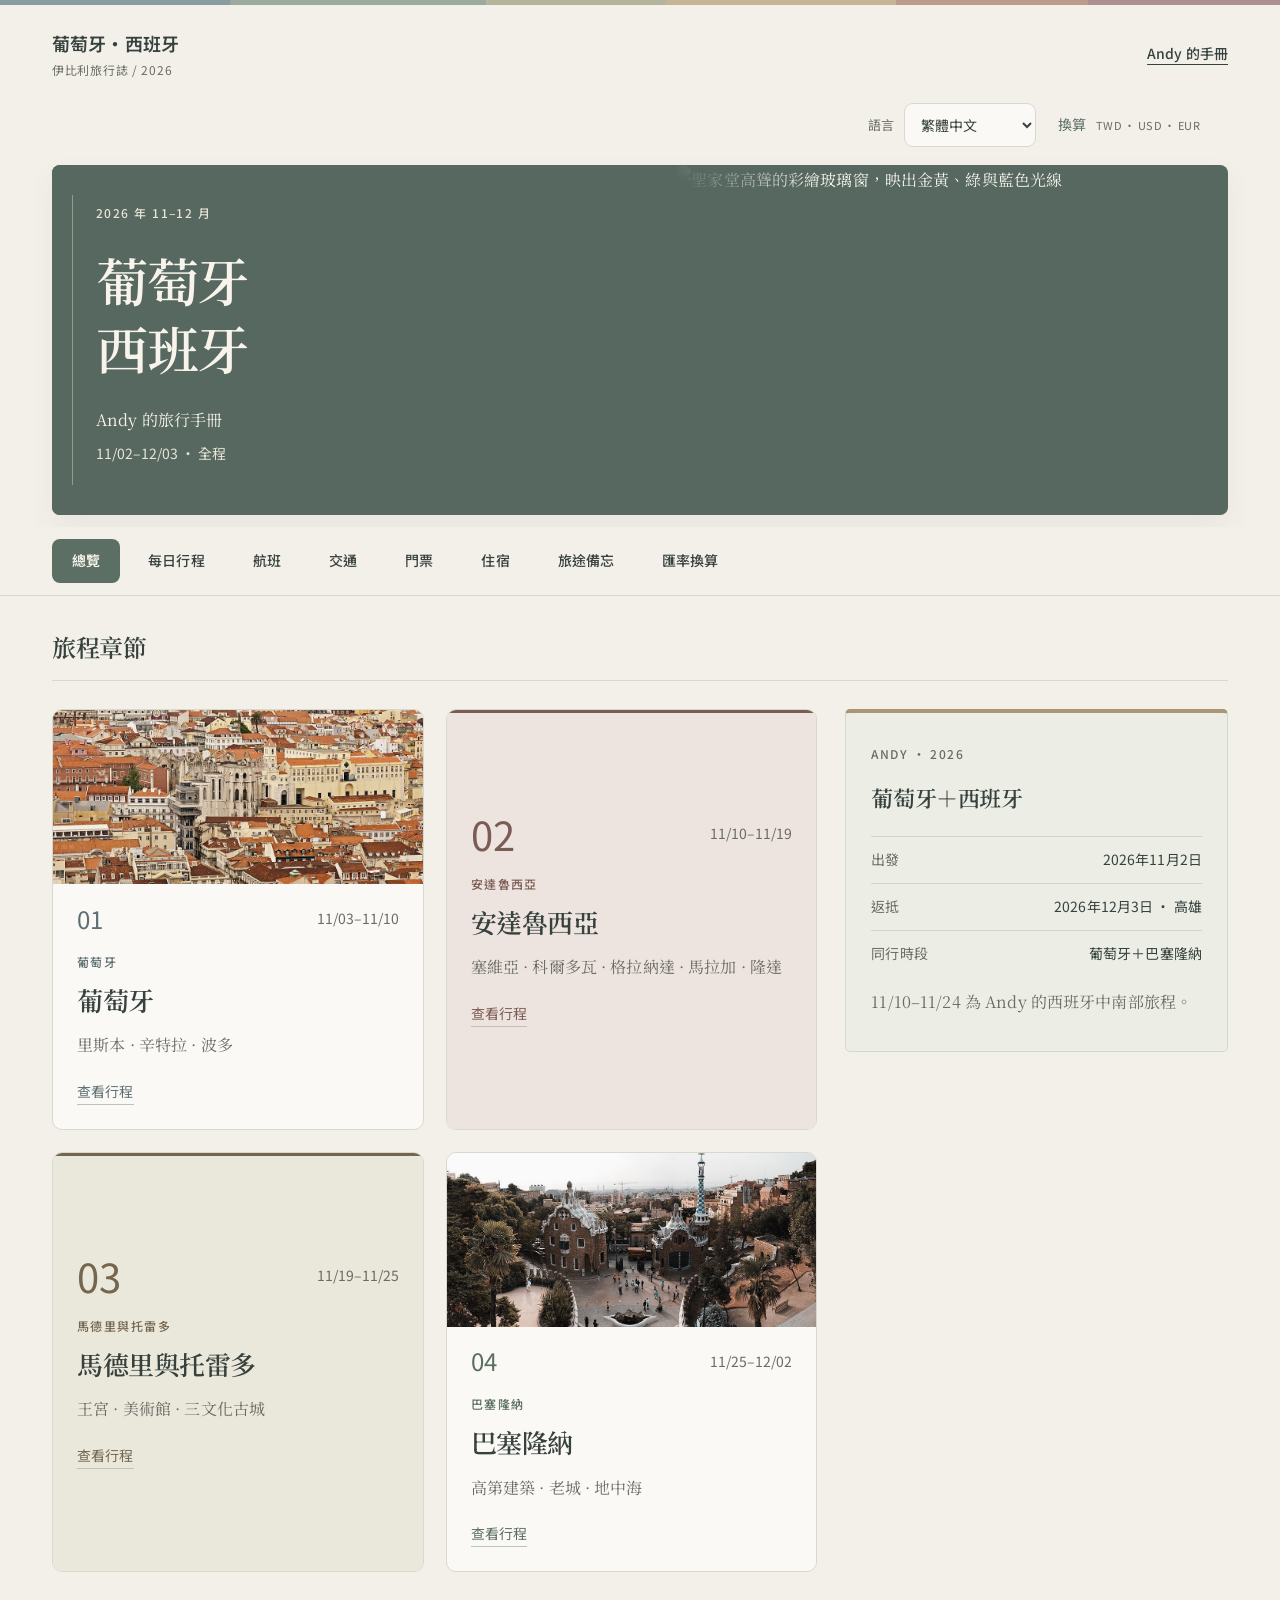
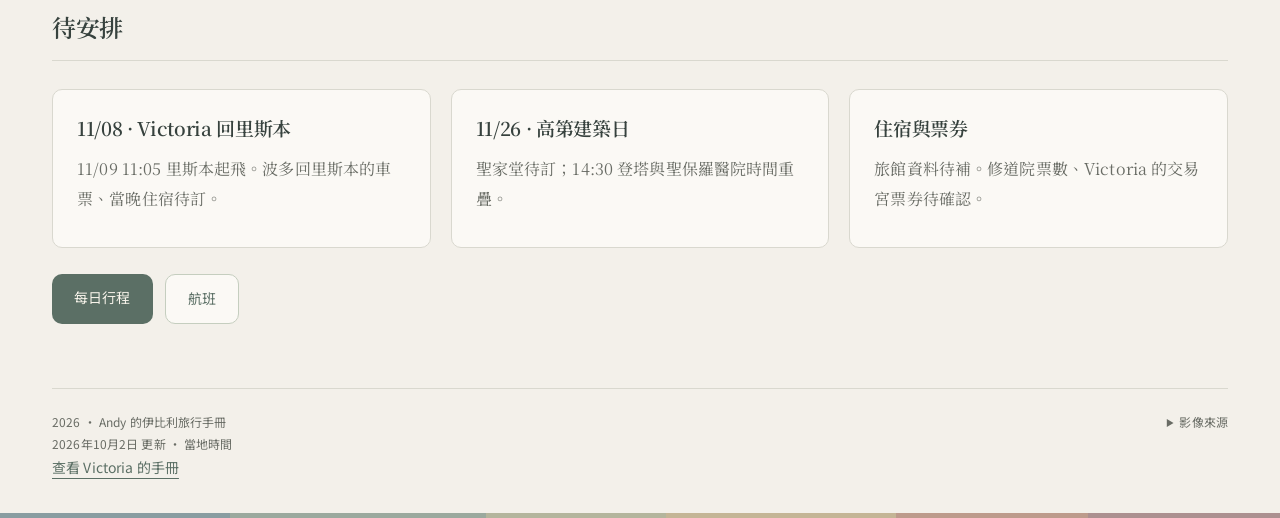
==== commit 52627797: "Match archive reference typography across travel handbooks" ====
--- a/index.html
+++ b/index.html
@@ -1 +1 @@
-<!doctype html><html lang="zh-Hant"><head><meta charset="utf-8"><meta name="viewport" content="width=device-width,initial-scale=1,viewport-fit=cover"><meta name="description" content="2026 葡萄牙與西班牙個人旅遊手冊，按日期整理航班、每日行程、交通與門票。"><meta name="robots" content="noindex,nofollow"><meta name="theme-color" content="#56685f"><title>Andy｜葡萄牙・西班牙 2026</title><link rel="preconnect" href="https://fonts.googleapis.com"><link rel="preconnect" href="https://fonts.gstatic.com" crossorigin><link rel="stylesheet" href="https://fonts.googleapis.com/css2?family=Noto+Sans+TC:wght@400;500;600&amp;display=swap"><link rel="stylesheet" href="style.css?v=20261002-lisbon-fare"><script src="data.js?v=20261002-lisbon-fare" defer></script><script src="locales.js?v=20261002-lisbon-fare" defer></script><script src="preferences.js?v=20261002-lisbon-fare" defer></script><script src="rates.js?v=20261002-lisbon-fare" defer></script><script src="currency.js?v=20261002-lisbon-fare" defer></script><script src="app.js?v=20261002-lisbon-fare" defer></script></head><body data-person="andy"><a class="skip" href="#main">跳到主要內容</a><div class="color-band"></div><header class="topbar"><a class="wordmark" href="?page=overview">葡萄牙・西班牙<span>IBERIAN JOURNAL / 2026</span></a><div class="person-links"><a id="current-handbook" href="?page=overview"></a></div></header><div id="preferences" class="preferences"></div><div class="masthead"><div class="masthead-text"><span class="eyebrow">NOV–DEC 2026</span><h1><span>葡萄牙</span><span>西班牙</span></h1><p class="cover-owner"><span data-name></span> 的旅行手冊</p><p id="trip-dates"></p></div><figure><img src="https://upload.wikimedia.org/wikipedia/commons/3/3d/Sagrada5.jpg" alt="聖家堂高聳的彩繪玻璃窗，映出金黃、綠與藍色光線"></figure></div><div class="nav-shell"><nav id="nav" aria-label="手冊分頁"></nav></div><main id="main"></main><footer><p id="footer-info">2026 · <span data-name></span> 的伊比利旅行手冊<br>2026.10.02 更新 · 當地時間<br><a id="other" class="text-link"></a></p><details class="credits"><summary>影像來源</summary><p><span id="credit-sagrada">聖家堂：</span><a href="https://commons.wikimedia.org/wiki/File:Sagrada5.jpg" target="_blank" rel="noopener noreferrer">Arnaud Gaillard</a> · <a href="https://creativecommons.org/licenses/by-sa/1.0/" target="_blank" rel="noopener noreferrer">CC BY-SA 1.0</a></p><p><span id="credit-lisbon">里斯本：</span><a href="https://commons.wikimedia.org/wiki/File:The_rooftops_of_Lisbon.jpg" target="_blank" rel="noopener noreferrer">Bert K. / Bert Kaufmann</a> · <a href="https://creativecommons.org/licenses/by/2.0/" target="_blank" rel="noopener noreferrer">CC BY 2.0</a></p><p><span id="credit-guell">奎爾公園：</span><a href="https://commons.wikimedia.org/wiki/File:Panoramic_view_of_the_entrance_to_the_Park_G%C3%BCell._Barcelona,_Catalonia,_Spain.jpg" target="_blank" rel="noopener noreferrer">Mstyslav Chernov</a> · <a href="https://creativecommons.org/licenses/by-sa/3.0/" target="_blank" rel="noopener noreferrer">CC BY-SA 3.0</a></p><p id="credit-crop">照片依版面裁切顯示。</p></details></footer><div class="color-band"></div></body></html>+<!doctype html><html lang="zh-Hant"><head><meta charset="utf-8"><meta name="viewport" content="width=device-width,initial-scale=1,viewport-fit=cover"><meta name="description" content="2026 葡萄牙與西班牙個人旅遊手冊，按日期整理航班、每日行程、交通與門票。"><meta name="robots" content="noindex,nofollow"><meta name="theme-color" content="#56685f"><title>Andy｜葡萄牙・西班牙 2026</title><link rel="preconnect" href="https://fonts.googleapis.com"><link rel="preconnect" href="https://fonts.gstatic.com" crossorigin><link rel="stylesheet" href="https://fonts.googleapis.com/css2?family=Noto+Sans+TC:wght@400;500;600&amp;family=Noto+Serif+TC:wght@400;500;600&amp;display=swap"><link rel="stylesheet" href="style.css?v=20261002-editorial-fonts"><link rel="stylesheet" href="typography.css?v=20261002-editorial-fonts"><script src="data.js?v=20261002-editorial-fonts" defer></script><script src="locales.js?v=20261002-editorial-fonts" defer></script><script src="preferences.js?v=20261002-editorial-fonts" defer></script><script src="rates.js?v=20261002-editorial-fonts" defer></script><script src="currency.js?v=20261002-editorial-fonts" defer></script><script src="app.js?v=20261002-editorial-fonts" defer></script></head><body data-person="andy"><a class="skip" href="#main">跳到主要內容</a><div class="color-band"></div><header class="topbar"><a class="wordmark" href="?page=overview">葡萄牙・西班牙<span>IBERIAN JOURNAL / 2026</span></a><div class="person-links"><a id="current-handbook" href="?page=overview"></a></div></header><div id="preferences" class="preferences"></div><div class="masthead"><div class="masthead-text"><span class="eyebrow">NOV–DEC 2026</span><h1><span>葡萄牙</span><span>西班牙</span></h1><p class="cover-owner"><span data-name></span> 的旅行手冊</p><p id="trip-dates"></p></div><figure><img src="https://upload.wikimedia.org/wikipedia/commons/3/3d/Sagrada5.jpg" alt="聖家堂高聳的彩繪玻璃窗，映出金黃、綠與藍色光線"></figure></div><div class="nav-shell"><nav id="nav" aria-label="手冊分頁"></nav></div><main id="main"></main><footer><p id="footer-info">2026 · <span data-name></span> 的伊比利旅行手冊<br>2026.10.02 更新 · 當地時間<br><a id="other" class="text-link"></a></p><details class="credits"><summary>影像來源</summary><p><span id="credit-sagrada">聖家堂：</span><a href="https://commons.wikimedia.org/wiki/File:Sagrada5.jpg" target="_blank" rel="noopener noreferrer">Arnaud Gaillard</a> · <a href="https://creativecommons.org/licenses/by-sa/1.0/" target="_blank" rel="noopener noreferrer">CC BY-SA 1.0</a></p><p><span id="credit-lisbon">里斯本：</span><a href="https://commons.wikimedia.org/wiki/File:The_rooftops_of_Lisbon.jpg" target="_blank" rel="noopener noreferrer">Bert K. / Bert Kaufmann</a> · <a href="https://creativecommons.org/licenses/by/2.0/" target="_blank" rel="noopener noreferrer">CC BY 2.0</a></p><p><span id="credit-guell">奎爾公園：</span><a href="https://commons.wikimedia.org/wiki/File:Panoramic_view_of_the_entrance_to_the_Park_G%C3%BCell._Barcelona,_Catalonia,_Spain.jpg" target="_blank" rel="noopener noreferrer">Mstyslav Chernov</a> · <a href="https://creativecommons.org/licenses/by-sa/3.0/" target="_blank" rel="noopener noreferrer">CC BY-SA 3.0</a></p><p id="credit-crop">照片依版面裁切顯示。</p></details></footer><div class="color-band"></div></body></html>
--- a/style.css
+++ b/style.css
@@ -324,7 +324,7 @@
 @media(prefers-reduced-motion:reduce){.route{transition:none}.route:hover{transform:none}}
 @media print{.masthead-text::before,.day-photo,.route-photo{display:none}.masthead,.masthead-text{background:#fff;color:var(--ink)}.masthead .cover-owner,.masthead #trip-dates{color:var(--ink)}}
 
-/* Travel journal typography: one family, quiet headings, generous reading rhythm. */
+/* Base text sizing and reading rhythm; typefaces are set in typography.css. */
 body{font-kerning:normal;line-break:strict;word-break:normal;letter-spacing:.005em}
 button,input,select,textarea{font-family:var(--font);letter-spacing:inherit}
 h1,h2,h3{font-family:var(--font);font-kerning:normal;word-break:normal}
--- a/typography.css
+++ b/typography.css
@@ -0,0 +1,57 @@
+/* Typography matches the serif reading style of the 25–26 activities archive. */
+:root{
+ --font-serif:'Noto Serif TC','Songti TC',STSong,serif;
+ --font-sans:'Noto Sans TC','PingFang TC','Microsoft JhengHei',sans-serif;
+ --font:var(--font-serif);
+}
+body{font-family:var(--font-serif);font-weight:400;line-height:1.85;letter-spacing:.008em}
+h1,h2,h3{font-family:var(--font-serif);font-weight:600;letter-spacing:-.018em}
+.masthead h1,
+body[data-page="overview"] .masthead h1,
+body:not([data-page="overview"]) .masthead h1{
+ font-family:var(--font-serif);font-weight:600;letter-spacing:-.025em;line-height:1.3;
+}
+.masthead .cover-owner{font-family:var(--font-serif);font-weight:400;letter-spacing:.008em;line-height:1.85}
+.section-head h2,.calendar-intro h2,.route h3,.trip-summary h3,
+.card h3,.day-card h3,.calendar-period h3,.airfare-heading h3{
+ font-family:var(--font-serif);font-weight:600;letter-spacing:-.018em;line-height:1.45;
+}
+.timeline li>div,.card p,.card ul,.day-note,.notice p,.trip-summary p,.route p{
+ font-family:var(--font-serif);font-size:1rem;font-weight:400;line-height:1.85;letter-spacing:.008em;
+}
+.wordmark,.wordmark span,.person-links,.preferences,nav,.button,
+button,input,select,textarea,.day-controls,.eyebrow,.chapter-name,.summary-label,
+.route-action,.pill,.text-link,.date-label,.date-list,.mobile-date-jump,
+.day-stamp,.timeline time,.city,.caption,.trip-summary dl,.flight-top,.flight-route,
+.stay-meta,.route-num,.route small,#trip-dates,.day-number,
+.calendar-kicker,.calendar-month-head,.calendar-weekdays,.calendar-number,
+.calendar-day-note,.calendar-band,.calendar-flight,.calendar-legend,
+.calendar-total,.period-dates,.period-count,.calendar-count-note,
+.airfare-kicker,.airfare-heading>p,.airfare-amounts,
+.currency-inputs,.currency-code,.currency-result-note,.currency-rate-meta,
+.rate-dates,.currency-source,.currency-disclaimer,footer{
+ font-family:var(--font-sans);
+}
+.preferences select,.currency-panel select,.currency-panel input,
+.currency-rate-meta button,.mobile-date-jump select{
+ font-family:var(--font-sans);
+}
+.wordmark{font-weight:600;letter-spacing:.008em}
+.wordmark span{font-weight:400;letter-spacing:.06em}
+nav a,.person-links a{font-weight:500;letter-spacing:.008em}
+nav a[aria-current]{font-weight:600}
+.chapter-name,.summary-label,.masthead .eyebrow{font-weight:500;letter-spacing:.12em}
+.calendar-month-head h3{font-family:var(--font-sans);font-weight:500;letter-spacing:.008em}
+.currency-result h3{font-family:var(--font-sans);font-weight:400;letter-spacing:.008em}
+.currency-result output,.airfare-amounts dd,.flight-route b{
+ font-family:var(--font-sans);font-variant-numeric:tabular-nums lining-nums;letter-spacing:0;
+}
+.card p.strong,.card p.caption{font-family:var(--font-sans)}
+.timeline time,.day-stamp,.flight-route b,.flight-top,.route-num,.route small,
+.stay-meta,.date-list,.mobile-date-jump select,#trip-dates,.calendar-total,
+.calendar-number,.period-dates,.period-count{font-variant-numeric:tabular-nums lining-nums;letter-spacing:0}
+@media(max-width:700px){
+ .timeline li>div,.card p,.card ul,.day-note,.notice p,.trip-summary p,.route p{line-height:1.8}
+ .day-card h3,.card h3{line-height:1.5}
+ .section-head h2,.calendar-intro h2{line-height:1.45}
+}
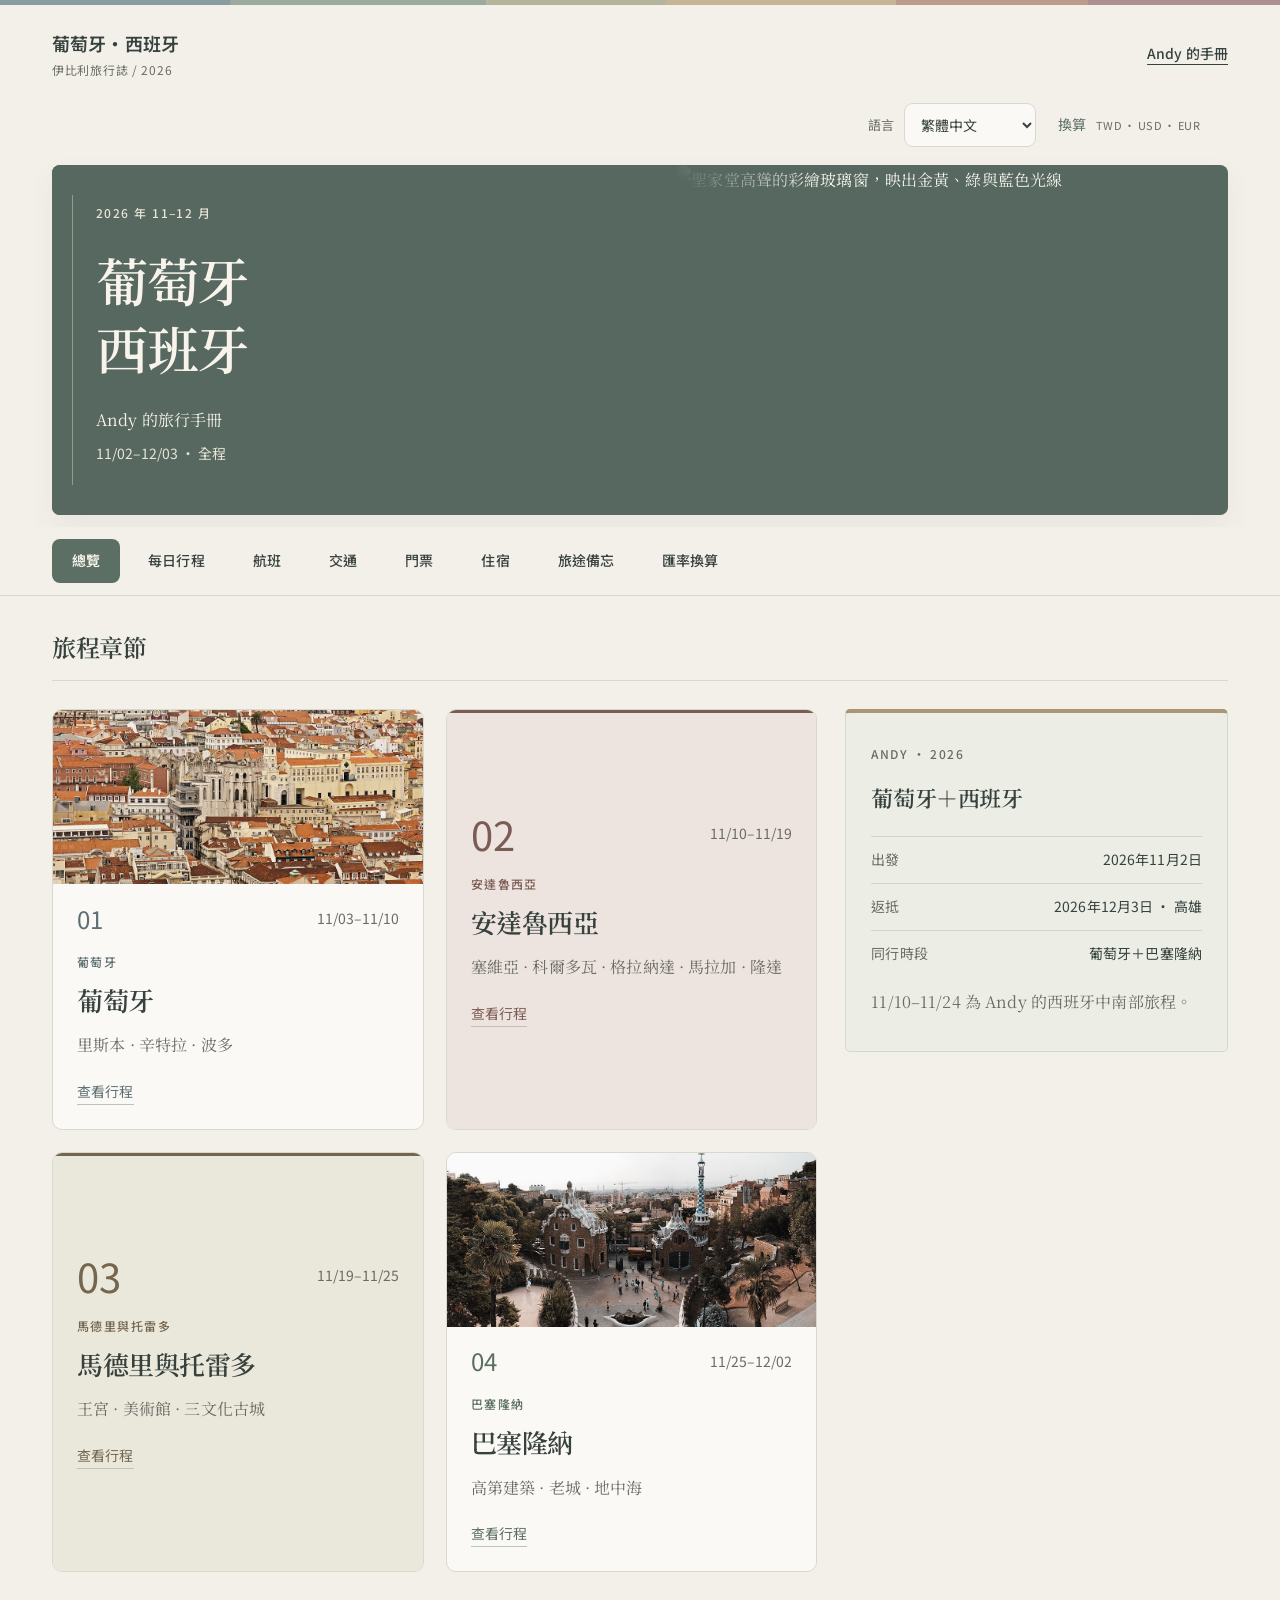
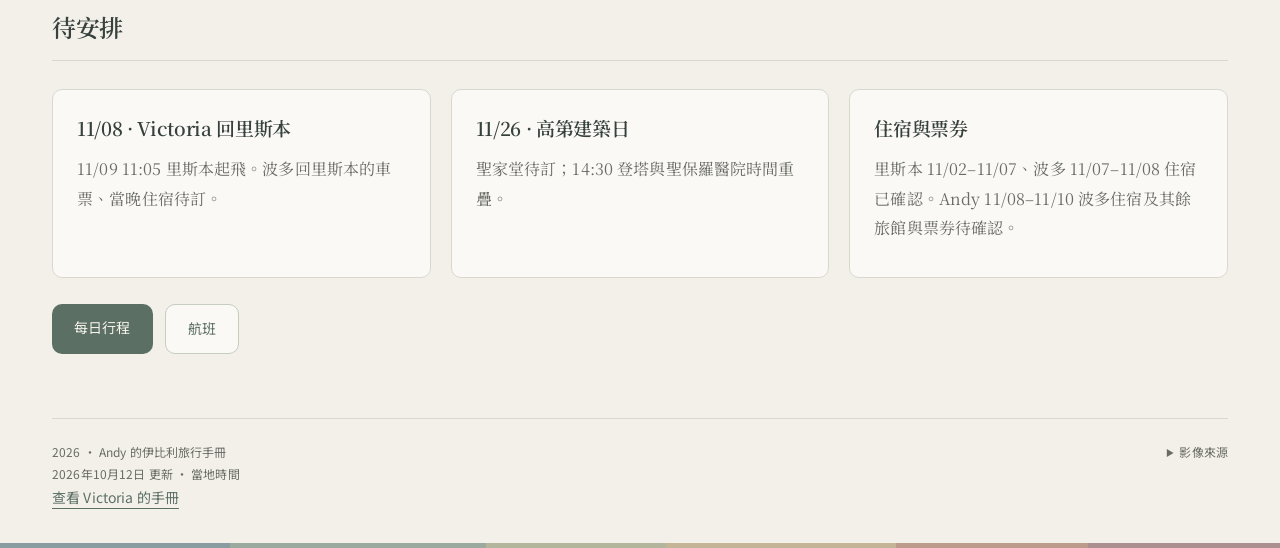
==== commit b3de5e1d: "Update confirmed and cancelled stays for Victoria and Andy" ====
--- a/index.html
+++ b/index.html
@@ -1 +1 @@
-<!doctype html><html lang="zh-Hant"><head><meta charset="utf-8"><meta name="viewport" content="width=device-width,initial-scale=1,viewport-fit=cover"><meta name="description" content="2026 葡萄牙與西班牙個人旅遊手冊，按日期整理航班、每日行程、交通與門票。"><meta name="robots" content="noindex,nofollow"><meta name="theme-color" content="#56685f"><title>Andy｜葡萄牙・西班牙 2026</title><link rel="preconnect" href="https://fonts.googleapis.com"><link rel="preconnect" href="https://fonts.gstatic.com" crossorigin><link rel="stylesheet" href="https://fonts.googleapis.com/css2?family=Noto+Sans+TC:wght@400;500;600&amp;family=Noto+Serif+TC:wght@400;500;600&amp;display=swap"><link rel="stylesheet" href="style.css?v=20261002-editorial-fonts"><link rel="stylesheet" href="typography.css?v=20261002-editorial-fonts"><script src="data.js?v=20261002-editorial-fonts" defer></script><script src="locales.js?v=20261002-editorial-fonts" defer></script><script src="preferences.js?v=20261002-editorial-fonts" defer></script><script src="rates.js?v=20261002-editorial-fonts" defer></script><script src="currency.js?v=20261002-editorial-fonts" defer></script><script src="app.js?v=20261002-editorial-fonts" defer></script></head><body data-person="andy"><a class="skip" href="#main">跳到主要內容</a><div class="color-band"></div><header class="topbar"><a class="wordmark" href="?page=overview">葡萄牙・西班牙<span>IBERIAN JOURNAL / 2026</span></a><div class="person-links"><a id="current-handbook" href="?page=overview"></a></div></header><div id="preferences" class="preferences"></div><div class="masthead"><div class="masthead-text"><span class="eyebrow">NOV–DEC 2026</span><h1><span>葡萄牙</span><span>西班牙</span></h1><p class="cover-owner"><span data-name></span> 的旅行手冊</p><p id="trip-dates"></p></div><figure><img src="https://upload.wikimedia.org/wikipedia/commons/3/3d/Sagrada5.jpg" alt="聖家堂高聳的彩繪玻璃窗，映出金黃、綠與藍色光線"></figure></div><div class="nav-shell"><nav id="nav" aria-label="手冊分頁"></nav></div><main id="main"></main><footer><p id="footer-info">2026 · <span data-name></span> 的伊比利旅行手冊<br>2026.10.02 更新 · 當地時間<br><a id="other" class="text-link"></a></p><details class="credits"><summary>影像來源</summary><p><span id="credit-sagrada">聖家堂：</span><a href="https://commons.wikimedia.org/wiki/File:Sagrada5.jpg" target="_blank" rel="noopener noreferrer">Arnaud Gaillard</a> · <a href="https://creativecommons.org/licenses/by-sa/1.0/" target="_blank" rel="noopener noreferrer">CC BY-SA 1.0</a></p><p><span id="credit-lisbon">里斯本：</span><a href="https://commons.wikimedia.org/wiki/File:The_rooftops_of_Lisbon.jpg" target="_blank" rel="noopener noreferrer">Bert K. / Bert Kaufmann</a> · <a href="https://creativecommons.org/licenses/by/2.0/" target="_blank" rel="noopener noreferrer">CC BY 2.0</a></p><p><span id="credit-guell">奎爾公園：</span><a href="https://commons.wikimedia.org/wiki/File:Panoramic_view_of_the_entrance_to_the_Park_G%C3%BCell._Barcelona,_Catalonia,_Spain.jpg" target="_blank" rel="noopener noreferrer">Mstyslav Chernov</a> · <a href="https://creativecommons.org/licenses/by-sa/3.0/" target="_blank" rel="noopener noreferrer">CC BY-SA 3.0</a></p><p id="credit-crop">照片依版面裁切顯示。</p></details></footer><div class="color-band"></div></body></html>+<!doctype html><html lang="zh-Hant"><head><meta charset="utf-8"><meta name="viewport" content="width=device-width,initial-scale=1,viewport-fit=cover"><meta name="description" content="2026 葡萄牙與西班牙個人旅遊手冊，按日期整理航班、每日行程、交通與門票。"><meta name="robots" content="noindex,nofollow"><meta name="theme-color" content="#56685f"><title>Andy｜葡萄牙・西班牙 2026</title><link rel="preconnect" href="https://fonts.googleapis.com"><link rel="preconnect" href="https://fonts.gstatic.com" crossorigin><link rel="stylesheet" href="https://fonts.googleapis.com/css2?family=Noto+Sans+TC:wght@400;500;600&amp;family=Noto+Serif+TC:wght@400;500;600&amp;display=swap"><link rel="stylesheet" href="style.css?v=20261012-stays"><link rel="stylesheet" href="typography.css?v=20261002-editorial-fonts"><script src="data.js?v=20261012-stays" defer></script><script src="locales.js?v=20261012-stays" defer></script><script src="preferences.js?v=20261002-editorial-fonts" defer></script><script src="rates.js?v=20261002-editorial-fonts" defer></script><script src="currency.js?v=20261002-editorial-fonts" defer></script><script src="app.js?v=20261012-stays" defer></script></head><body data-person="andy"><a class="skip" href="#main">跳到主要內容</a><div class="color-band"></div><header class="topbar"><a class="wordmark" href="?page=overview">葡萄牙・西班牙<span>IBERIAN JOURNAL / 2026</span></a><div class="person-links"><a id="current-handbook" href="?page=overview"></a></div></header><div id="preferences" class="preferences"></div><div class="masthead"><div class="masthead-text"><span class="eyebrow">NOV–DEC 2026</span><h1><span>葡萄牙</span><span>西班牙</span></h1><p class="cover-owner"><span data-name></span> 的旅行手冊</p><p id="trip-dates"></p></div><figure><img src="https://upload.wikimedia.org/wikipedia/commons/3/3d/Sagrada5.jpg" alt="聖家堂高聳的彩繪玻璃窗，映出金黃、綠與藍色光線"></figure></div><div class="nav-shell"><nav id="nav" aria-label="手冊分頁"></nav></div><main id="main"></main><footer><p id="footer-info">2026 · <span data-name></span> 的伊比利旅行手冊<br>2026.10.12 更新 · 當地時間<br><a id="other" class="text-link"></a></p><details class="credits"><summary>影像來源</summary><p><span id="credit-sagrada">聖家堂：</span><a href="https://commons.wikimedia.org/wiki/File:Sagrada5.jpg" target="_blank" rel="noopener noreferrer">Arnaud Gaillard</a> · <a href="https://creativecommons.org/licenses/by-sa/1.0/" target="_blank" rel="noopener noreferrer">CC BY-SA 1.0</a></p><p><span id="credit-lisbon">里斯本：</span><a href="https://commons.wikimedia.org/wiki/File:The_rooftops_of_Lisbon.jpg" target="_blank" rel="noopener noreferrer">Bert K. / Bert Kaufmann</a> · <a href="https://creativecommons.org/licenses/by/2.0/" target="_blank" rel="noopener noreferrer">CC BY 2.0</a></p><p><span id="credit-guell">奎爾公園：</span><a href="https://commons.wikimedia.org/wiki/File:Panoramic_view_of_the_entrance_to_the_Park_G%C3%BCell._Barcelona,_Catalonia,_Spain.jpg" target="_blank" rel="noopener noreferrer">Mstyslav Chernov</a> · <a href="https://creativecommons.org/licenses/by-sa/3.0/" target="_blank" rel="noopener noreferrer">CC BY-SA 3.0</a></p><p id="credit-crop">照片依版面裁切顯示。</p></details></footer><div class="color-band"></div></body></html>
--- a/style.css
+++ b/style.css
@@ -628,3 +628,11 @@
 .airfare-amounts>div{display:block;border:0;padding:0}
 .airfare-amounts dd{text-align:left}
 @media(max-width:700px){.airfare-amounts>div+div{border-top:1px solid #cbd3c4;padding-top:18px}}
+
+/* Booking status and totals. */
+.pill.cancelled{background:#edecea;color:#66635f}
+.stay-price{margin:16px 0;font-family:var(--font-sans);font-variant-numeric:tabular-nums}
+.stay-price>div{flex-wrap:wrap}
+.stay-price dd{font-weight:600;color:var(--ink);white-space:nowrap}
+.cancelled-stays .card{background:#f4f3f0}
+.card .stay-city{margin-top:-6px}
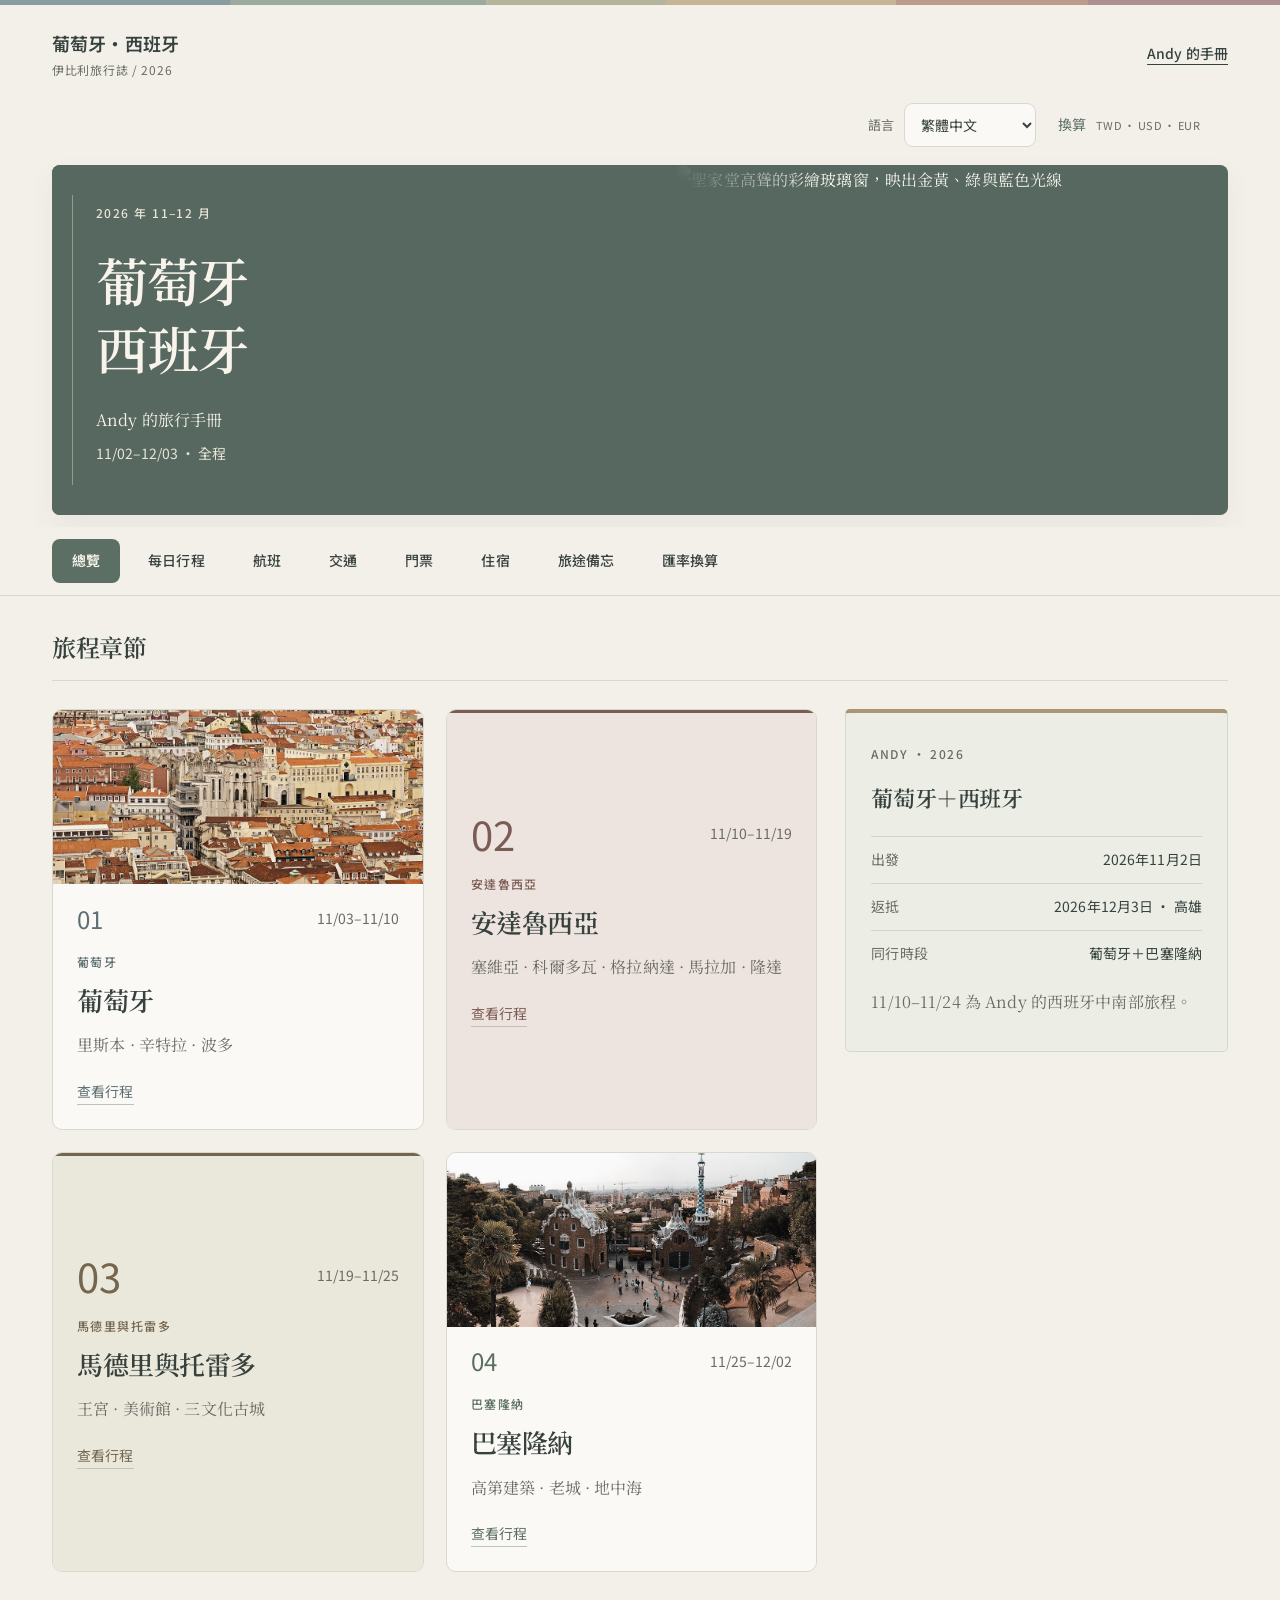
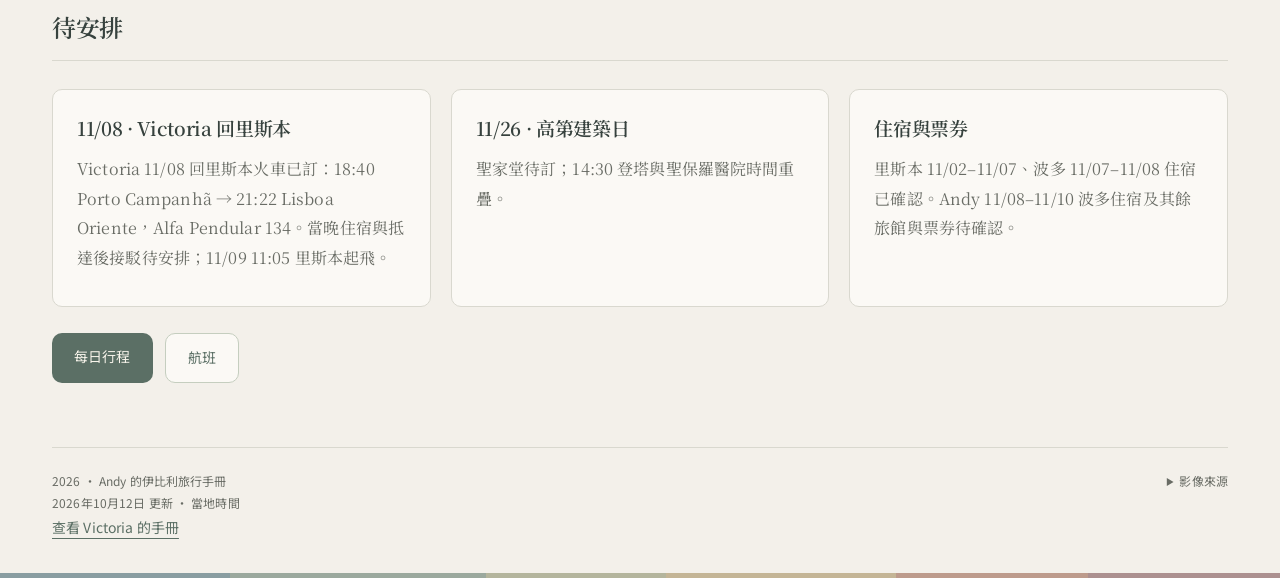
==== commit 18784134: "Add Victoria Porto to Lisbon train without private ticket details" ====
--- a/index.html
+++ b/index.html
@@ -1 +1 @@
-<!doctype html><html lang="zh-Hant"><head><meta charset="utf-8"><meta name="viewport" content="width=device-width,initial-scale=1,viewport-fit=cover"><meta name="description" content="2026 葡萄牙與西班牙個人旅遊手冊，按日期整理航班、每日行程、交通與門票。"><meta name="robots" content="noindex,nofollow"><meta name="theme-color" content="#56685f"><title>Andy｜葡萄牙・西班牙 2026</title><link rel="preconnect" href="https://fonts.googleapis.com"><link rel="preconnect" href="https://fonts.gstatic.com" crossorigin><link rel="stylesheet" href="https://fonts.googleapis.com/css2?family=Noto+Sans+TC:wght@400;500;600&amp;family=Noto+Serif+TC:wght@400;500;600&amp;display=swap"><link rel="stylesheet" href="style.css?v=20261012-stays"><link rel="stylesheet" href="typography.css?v=20261002-editorial-fonts"><script src="data.js?v=20261012-stays" defer></script><script src="locales.js?v=20261012-stays" defer></script><script src="preferences.js?v=20261002-editorial-fonts" defer></script><script src="rates.js?v=20261002-editorial-fonts" defer></script><script src="currency.js?v=20261002-editorial-fonts" defer></script><script src="app.js?v=20261012-stays" defer></script></head><body data-person="andy"><a class="skip" href="#main">跳到主要內容</a><div class="color-band"></div><header class="topbar"><a class="wordmark" href="?page=overview">葡萄牙・西班牙<span>IBERIAN JOURNAL / 2026</span></a><div class="person-links"><a id="current-handbook" href="?page=overview"></a></div></header><div id="preferences" class="preferences"></div><div class="masthead"><div class="masthead-text"><span class="eyebrow">NOV–DEC 2026</span><h1><span>葡萄牙</span><span>西班牙</span></h1><p class="cover-owner"><span data-name></span> 的旅行手冊</p><p id="trip-dates"></p></div><figure><img src="https://upload.wikimedia.org/wikipedia/commons/3/3d/Sagrada5.jpg" alt="聖家堂高聳的彩繪玻璃窗，映出金黃、綠與藍色光線"></figure></div><div class="nav-shell"><nav id="nav" aria-label="手冊分頁"></nav></div><main id="main"></main><footer><p id="footer-info">2026 · <span data-name></span> 的伊比利旅行手冊<br>2026.10.12 更新 · 當地時間<br><a id="other" class="text-link"></a></p><details class="credits"><summary>影像來源</summary><p><span id="credit-sagrada">聖家堂：</span><a href="https://commons.wikimedia.org/wiki/File:Sagrada5.jpg" target="_blank" rel="noopener noreferrer">Arnaud Gaillard</a> · <a href="https://creativecommons.org/licenses/by-sa/1.0/" target="_blank" rel="noopener noreferrer">CC BY-SA 1.0</a></p><p><span id="credit-lisbon">里斯本：</span><a href="https://commons.wikimedia.org/wiki/File:The_rooftops_of_Lisbon.jpg" target="_blank" rel="noopener noreferrer">Bert K. / Bert Kaufmann</a> · <a href="https://creativecommons.org/licenses/by/2.0/" target="_blank" rel="noopener noreferrer">CC BY 2.0</a></p><p><span id="credit-guell">奎爾公園：</span><a href="https://commons.wikimedia.org/wiki/File:Panoramic_view_of_the_entrance_to_the_Park_G%C3%BCell._Barcelona,_Catalonia,_Spain.jpg" target="_blank" rel="noopener noreferrer">Mstyslav Chernov</a> · <a href="https://creativecommons.org/licenses/by-sa/3.0/" target="_blank" rel="noopener noreferrer">CC BY-SA 3.0</a></p><p id="credit-crop">照片依版面裁切顯示。</p></details></footer><div class="color-band"></div></body></html>+<!doctype html><html lang="zh-Hant"><head><meta charset="utf-8"><meta name="viewport" content="width=device-width,initial-scale=1,viewport-fit=cover"><meta name="description" content="2026 葡萄牙與西班牙個人旅遊手冊，按日期整理航班、每日行程、交通與門票。"><meta name="robots" content="noindex,nofollow"><meta name="theme-color" content="#56685f"><title>Andy｜葡萄牙・西班牙 2026</title><link rel="preconnect" href="https://fonts.googleapis.com"><link rel="preconnect" href="https://fonts.gstatic.com" crossorigin><link rel="stylesheet" href="https://fonts.googleapis.com/css2?family=Noto+Sans+TC:wght@400;500;600&amp;family=Noto+Serif+TC:wght@400;500;600&amp;display=swap"><link rel="stylesheet" href="style.css?v=20261012-stays"><link rel="stylesheet" href="typography.css?v=20261002-editorial-fonts"><script src="data.js?v=20261012-victoria-train" defer></script><script src="locales.js?v=20261012-victoria-train" defer></script><script src="preferences.js?v=20261002-editorial-fonts" defer></script><script src="rates.js?v=20261002-editorial-fonts" defer></script><script src="currency.js?v=20261002-editorial-fonts" defer></script><script src="app.js?v=20261012-victoria-train" defer></script></head><body data-person="andy"><a class="skip" href="#main">跳到主要內容</a><div class="color-band"></div><header class="topbar"><a class="wordmark" href="?page=overview">葡萄牙・西班牙<span>IBERIAN JOURNAL / 2026</span></a><div class="person-links"><a id="current-handbook" href="?page=overview"></a></div></header><div id="preferences" class="preferences"></div><div class="masthead"><div class="masthead-text"><span class="eyebrow">NOV–DEC 2026</span><h1><span>葡萄牙</span><span>西班牙</span></h1><p class="cover-owner"><span data-name></span> 的旅行手冊</p><p id="trip-dates"></p></div><figure><img src="https://upload.wikimedia.org/wikipedia/commons/3/3d/Sagrada5.jpg" alt="聖家堂高聳的彩繪玻璃窗，映出金黃、綠與藍色光線"></figure></div><div class="nav-shell"><nav id="nav" aria-label="手冊分頁"></nav></div><main id="main"></main><footer><p id="footer-info">2026 · <span data-name></span> 的伊比利旅行手冊<br>2026.10.12 更新 · 當地時間<br><a id="other" class="text-link"></a></p><details class="credits"><summary>影像來源</summary><p><span id="credit-sagrada">聖家堂：</span><a href="https://commons.wikimedia.org/wiki/File:Sagrada5.jpg" target="_blank" rel="noopener noreferrer">Arnaud Gaillard</a> · <a href="https://creativecommons.org/licenses/by-sa/1.0/" target="_blank" rel="noopener noreferrer">CC BY-SA 1.0</a></p><p><span id="credit-lisbon">里斯本：</span><a href="https://commons.wikimedia.org/wiki/File:The_rooftops_of_Lisbon.jpg" target="_blank" rel="noopener noreferrer">Bert K. / Bert Kaufmann</a> · <a href="https://creativecommons.org/licenses/by/2.0/" target="_blank" rel="noopener noreferrer">CC BY 2.0</a></p><p><span id="credit-guell">奎爾公園：</span><a href="https://commons.wikimedia.org/wiki/File:Panoramic_view_of_the_entrance_to_the_Park_G%C3%BCell._Barcelona,_Catalonia,_Spain.jpg" target="_blank" rel="noopener noreferrer">Mstyslav Chernov</a> · <a href="https://creativecommons.org/licenses/by-sa/3.0/" target="_blank" rel="noopener noreferrer">CC BY-SA 3.0</a></p><p id="credit-crop">照片依版面裁切顯示。</p></details></footer><div class="color-band"></div></body></html>
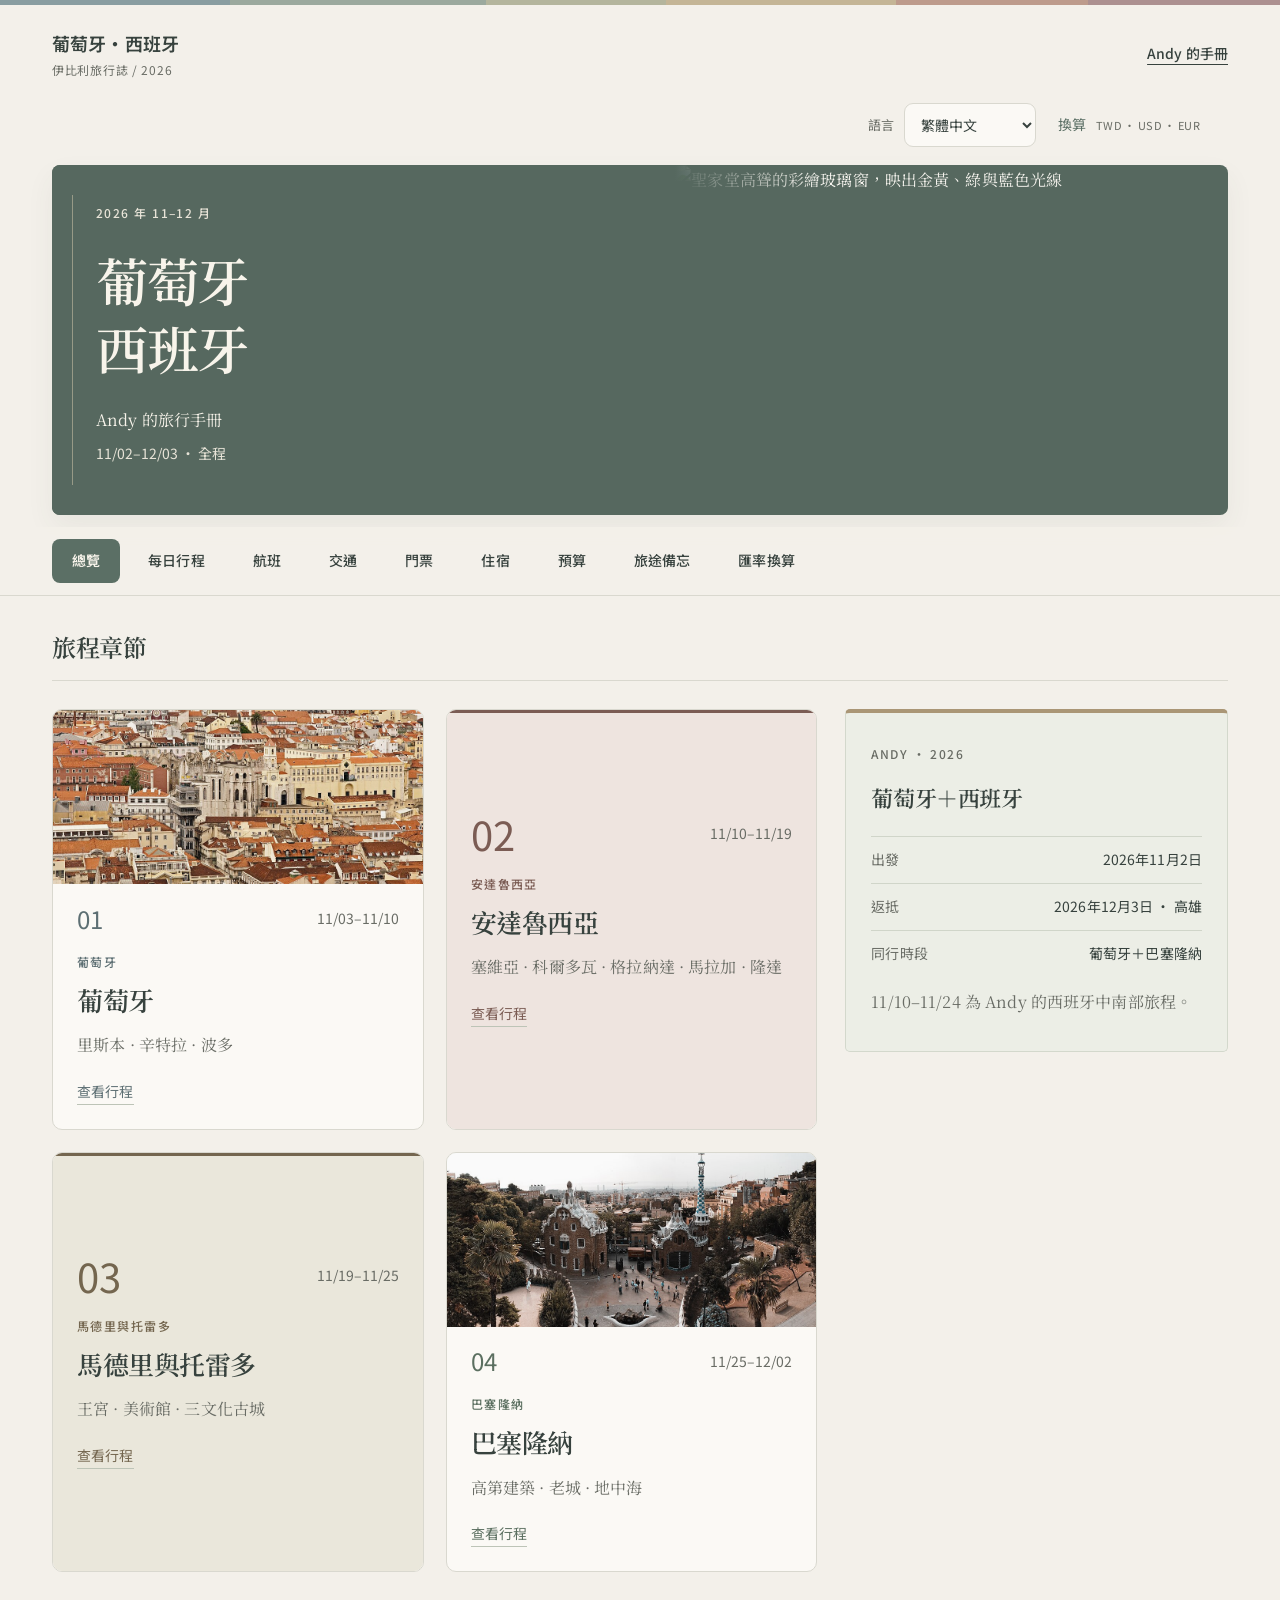
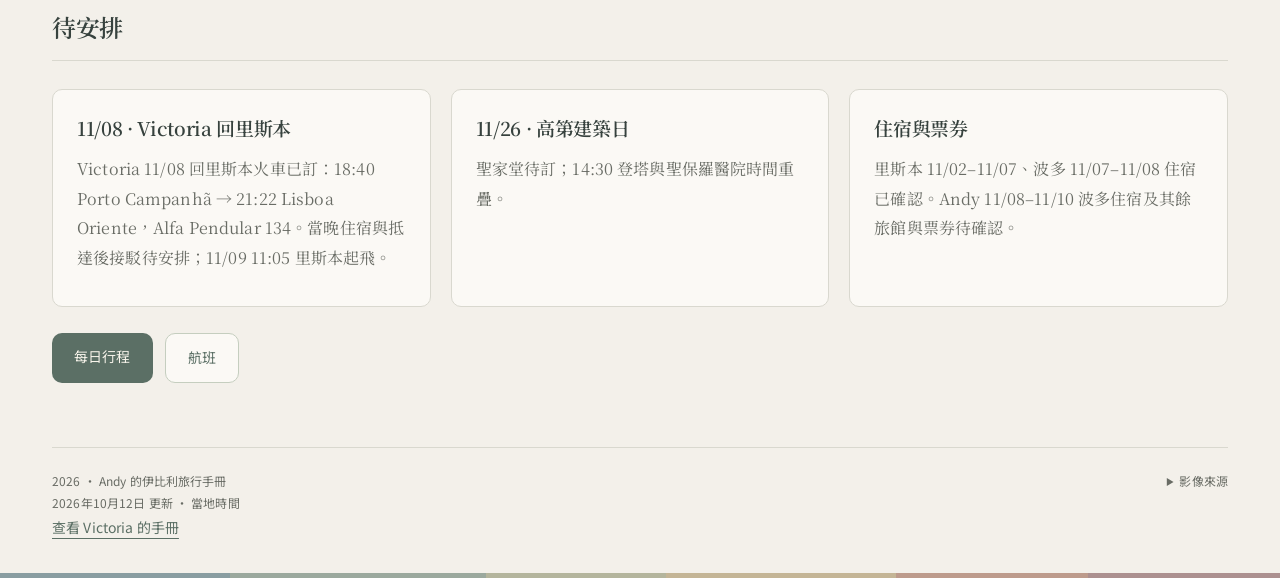
==== commit dcb48f02: "Add budget page with booked costs for both handbooks" ====
--- a/index.html
+++ b/index.html
@@ -1 +1 @@
-<!doctype html><html lang="zh-Hant"><head><meta charset="utf-8"><meta name="viewport" content="width=device-width,initial-scale=1,viewport-fit=cover"><meta name="description" content="2026 葡萄牙與西班牙個人旅遊手冊，按日期整理航班、每日行程、交通與門票。"><meta name="robots" content="noindex,nofollow"><meta name="theme-color" content="#56685f"><title>Andy｜葡萄牙・西班牙 2026</title><link rel="preconnect" href="https://fonts.googleapis.com"><link rel="preconnect" href="https://fonts.gstatic.com" crossorigin><link rel="stylesheet" href="https://fonts.googleapis.com/css2?family=Noto+Sans+TC:wght@400;500;600&amp;family=Noto+Serif+TC:wght@400;500;600&amp;display=swap"><link rel="stylesheet" href="style.css?v=20261012-stays"><link rel="stylesheet" href="typography.css?v=20261002-editorial-fonts"><script src="data.js?v=20261012-victoria-train" defer></script><script src="locales.js?v=20261012-victoria-train" defer></script><script src="preferences.js?v=20261002-editorial-fonts" defer></script><script src="rates.js?v=20261002-editorial-fonts" defer></script><script src="currency.js?v=20261002-editorial-fonts" defer></script><script src="app.js?v=20261012-victoria-train" defer></script></head><body data-person="andy"><a class="skip" href="#main">跳到主要內容</a><div class="color-band"></div><header class="topbar"><a class="wordmark" href="?page=overview">葡萄牙・西班牙<span>IBERIAN JOURNAL / 2026</span></a><div class="person-links"><a id="current-handbook" href="?page=overview"></a></div></header><div id="preferences" class="preferences"></div><div class="masthead"><div class="masthead-text"><span class="eyebrow">NOV–DEC 2026</span><h1><span>葡萄牙</span><span>西班牙</span></h1><p class="cover-owner"><span data-name></span> 的旅行手冊</p><p id="trip-dates"></p></div><figure><img src="https://upload.wikimedia.org/wikipedia/commons/3/3d/Sagrada5.jpg" alt="聖家堂高聳的彩繪玻璃窗，映出金黃、綠與藍色光線"></figure></div><div class="nav-shell"><nav id="nav" aria-label="手冊分頁"></nav></div><main id="main"></main><footer><p id="footer-info">2026 · <span data-name></span> 的伊比利旅行手冊<br>2026.10.12 更新 · 當地時間<br><a id="other" class="text-link"></a></p><details class="credits"><summary>影像來源</summary><p><span id="credit-sagrada">聖家堂：</span><a href="https://commons.wikimedia.org/wiki/File:Sagrada5.jpg" target="_blank" rel="noopener noreferrer">Arnaud Gaillard</a> · <a href="https://creativecommons.org/licenses/by-sa/1.0/" target="_blank" rel="noopener noreferrer">CC BY-SA 1.0</a></p><p><span id="credit-lisbon">里斯本：</span><a href="https://commons.wikimedia.org/wiki/File:The_rooftops_of_Lisbon.jpg" target="_blank" rel="noopener noreferrer">Bert K. / Bert Kaufmann</a> · <a href="https://creativecommons.org/licenses/by/2.0/" target="_blank" rel="noopener noreferrer">CC BY 2.0</a></p><p><span id="credit-guell">奎爾公園：</span><a href="https://commons.wikimedia.org/wiki/File:Panoramic_view_of_the_entrance_to_the_Park_G%C3%BCell._Barcelona,_Catalonia,_Spain.jpg" target="_blank" rel="noopener noreferrer">Mstyslav Chernov</a> · <a href="https://creativecommons.org/licenses/by-sa/3.0/" target="_blank" rel="noopener noreferrer">CC BY-SA 3.0</a></p><p id="credit-crop">照片依版面裁切顯示。</p></details></footer><div class="color-band"></div></body></html>+<!doctype html><html lang="zh-Hant"><head><meta charset="utf-8"><meta name="viewport" content="width=device-width,initial-scale=1,viewport-fit=cover"><meta name="description" content="2026 葡萄牙與西班牙個人旅遊手冊，按日期整理航班、每日行程、交通與門票。"><meta name="robots" content="noindex,nofollow"><meta name="theme-color" content="#56685f"><title>Andy｜葡萄牙・西班牙 2026</title><link rel="preconnect" href="https://fonts.googleapis.com"><link rel="preconnect" href="https://fonts.gstatic.com" crossorigin><link rel="stylesheet" href="https://fonts.googleapis.com/css2?family=Noto+Sans+TC:wght@400;500;600&amp;family=Noto+Serif+TC:wght@400;500;600&amp;display=swap"><link rel="stylesheet" href="style.css?v=20261012-budget"><link rel="stylesheet" href="typography.css?v=20261002-editorial-fonts"><script src="data.js?v=20261012-budget" defer></script><script src="locales.js?v=20261012-budget" defer></script><script src="preferences.js?v=20261002-editorial-fonts" defer></script><script src="rates.js?v=20261012-budget" defer></script><script src="currency.js?v=20261012-budget" defer></script><script src="app.js?v=20261012-budget" defer></script></head><body data-person="andy"><a class="skip" href="#main">跳到主要內容</a><div class="color-band"></div><header class="topbar"><a class="wordmark" href="?page=overview">葡萄牙・西班牙<span>IBERIAN JOURNAL / 2026</span></a><div class="person-links"><a id="current-handbook" href="?page=overview"></a></div></header><div id="preferences" class="preferences"></div><div class="masthead"><div class="masthead-text"><span class="eyebrow">NOV–DEC 2026</span><h1><span>葡萄牙</span><span>西班牙</span></h1><p class="cover-owner"><span data-name></span> 的旅行手冊</p><p id="trip-dates"></p></div><figure><img src="https://upload.wikimedia.org/wikipedia/commons/3/3d/Sagrada5.jpg" alt="聖家堂高聳的彩繪玻璃窗，映出金黃、綠與藍色光線"></figure></div><div class="nav-shell"><nav id="nav" aria-label="手冊分頁"></nav></div><main id="main"></main><footer><p id="footer-info">2026 · <span data-name></span> 的伊比利旅行手冊<br>2026.10.12 更新 · 當地時間<br><a id="other" class="text-link"></a></p><details class="credits"><summary>影像來源</summary><p><span id="credit-sagrada">聖家堂：</span><a href="https://commons.wikimedia.org/wiki/File:Sagrada5.jpg" target="_blank" rel="noopener noreferrer">Arnaud Gaillard</a> · <a href="https://creativecommons.org/licenses/by-sa/1.0/" target="_blank" rel="noopener noreferrer">CC BY-SA 1.0</a></p><p><span id="credit-lisbon">里斯本：</span><a href="https://commons.wikimedia.org/wiki/File:The_rooftops_of_Lisbon.jpg" target="_blank" rel="noopener noreferrer">Bert K. / Bert Kaufmann</a> · <a href="https://creativecommons.org/licenses/by/2.0/" target="_blank" rel="noopener noreferrer">CC BY 2.0</a></p><p><span id="credit-guell">奎爾公園：</span><a href="https://commons.wikimedia.org/wiki/File:Panoramic_view_of_the_entrance_to_the_Park_G%C3%BCell._Barcelona,_Catalonia,_Spain.jpg" target="_blank" rel="noopener noreferrer">Mstyslav Chernov</a> · <a href="https://creativecommons.org/licenses/by-sa/3.0/" target="_blank" rel="noopener noreferrer">CC BY-SA 3.0</a></p><p id="credit-crop">照片依版面裁切顯示。</p></details></footer><div class="color-band"></div></body></html>
--- a/style.css
+++ b/style.css
@@ -636,3 +636,66 @@
 .stay-price dd{font-weight:600;color:var(--ink);white-space:nowrap}
 .cancelled-stays .card{background:#f4f3f0}
 .card .stay-city{margin-top:-6px}
+
+/* Budget ledger. */
+.budget-summary{display:grid;grid-template-columns:minmax(0,1.5fr) minmax(240px,1fr);gap:28px;align-items:start;margin:0 0 30px;padding:26px 30px;background:#e9ede4;border:1px solid #cbd3c4;border-radius:12px}
+.budget-summary h3{font-size:1.25rem;font-weight:500;line-height:1.5;margin:6px 0 0}
+.budget-total{font-size:2.5rem;line-height:1.2;font-weight:500;color:var(--ink);font-variant-numeric:tabular-nums lining-nums;letter-spacing:-.01em;margin:12px 0 16px;overflow-wrap:anywhere}
+.budget-breakdown{display:grid;grid-template-columns:repeat(2,minmax(0,1fr));gap:18px;max-width:420px}
+.budget-breakdown>div{display:block;border:0;border-top:1px solid #cbd3c4;padding:12px 0 0;min-width:0}
+.budget-breakdown dt{font-size:.8125rem;color:var(--muted);margin-bottom:6px}
+.budget-breakdown dd{text-align:left;font-size:1.125rem;font-weight:500;color:var(--ink);font-variant-numeric:tabular-nums;overflow-wrap:anywhere}
+.budget-open{font-size:.875rem;line-height:1.8;color:var(--muted);margin:16px 0 0}
+.budget-controls{display:flex;flex-direction:column;gap:10px;padding:18px 20px;background:var(--surface);border:1px solid var(--line);border-radius:10px}
+.budget-controls label{display:flex;flex-direction:column;gap:8px;font-size:.875rem;color:var(--muted)}
+.budget-controls select{font:inherit;color:var(--ink);background:var(--surface);border:1px solid var(--line);border-radius:9px;min-height:44px;padding:9px 12px;width:100%;font-size:1rem}
+.budget-controls .caption{margin:0;color:var(--muted)}
+.budget-group{margin:0 0 30px}
+.budget-group-head{display:flex;align-items:baseline;justify-content:space-between;flex-wrap:wrap;gap:6px 18px;margin:0 0 12px}
+.budget-group-head h3{font-size:1.125rem;font-weight:500;letter-spacing:.03em;margin:0}
+.budget-group-total{display:flex;align-items:baseline;flex-wrap:wrap;gap:4px 10px;margin:0;font-size:.875rem;color:var(--muted);font-variant-numeric:tabular-nums}
+.budget-group-total strong{font-size:1.125rem;font-weight:500;color:var(--ink)}
+.budget-group-total small{font-size:.8125rem}
+.ledger{list-style:none;margin:0;padding:0;border:1px solid var(--line);border-radius:10px;background:var(--surface);overflow:hidden}
+.ledger-row{display:grid;grid-template-columns:minmax(0,1.5fr) minmax(300px,1fr);gap:18px 28px;padding:18px 22px;border-top:1px solid var(--line);align-items:start}
+.ledger-row:first-child{border-top:0}
+.ledger-row[data-status="pending"],.ledger-row[data-status="tbc"]{background:#f6f4ee}
+.ledger-main{min-width:0}
+.ledger-date{display:block;font-size:.8125rem;letter-spacing:.04em;color:var(--muted);font-variant-numeric:tabular-nums;margin-bottom:4px}
+.ledger-row h4{font:500 1.0625rem/1.6 var(--font);letter-spacing:.015em;margin:0;overflow-wrap:anywhere}
+.ledger-sub{font-size:.875rem;line-height:1.7;color:var(--muted);margin:2px 0 0}
+.ledger-pills{display:flex;flex-wrap:wrap;gap:6px;margin:10px 0 0}
+.pill.share{background:#e4e9e1;color:#53685b}
+.ledger-note{font-size:.875rem;line-height:1.8;color:#687161;margin:10px 0 0}
+.ledger-amounts{display:grid;grid-template-columns:repeat(3,minmax(0,1fr));gap:12px;margin:0;font-family:var(--font-sans);font-variant-numeric:tabular-nums}
+.ledger-amounts>div{display:block;border:0;border-left:1px solid var(--line);padding:2px 0 0 14px;min-width:0}
+.ledger-amounts dt{font-size:.75rem;line-height:1.6;color:var(--muted);margin-bottom:6px}
+.ledger-amounts dd{text-align:left;font-size:1rem;font-weight:500;color:var(--ink);line-height:1.5;overflow-wrap:anywhere}
+.ledger-amounts>div:last-child dd{color:var(--green)}
+.ledger-missing{align-self:center;justify-self:end;margin:0;padding:6px 12px;border:1px dashed #c3bfae;border-radius:8px;font-size:.875rem;color:#76694f;background:#f8f5ec}
+@media(max-width:960px){
+ .budget-summary{grid-template-columns:minmax(0,1fr)}
+ .ledger-row{grid-template-columns:minmax(0,1fr)}
+ .ledger-amounts{border-top:1px solid var(--line);padding-top:14px}
+ .ledger-missing{justify-self:start}
+}
+@media(max-width:700px){
+ .budget-summary{padding:22px 20px;margin-bottom:24px;gap:18px}
+ .budget-summary h3{font-size:1.125rem}
+ .budget-total{font-size:2rem;margin:10px 0 12px}
+ .budget-breakdown{gap:14px}
+ .budget-controls{padding:16px}
+ .budget-group{margin-bottom:24px}
+ .ledger-row{padding:16px}
+ .ledger-amounts{grid-template-columns:repeat(3,minmax(0,1fr));gap:8px}
+ .ledger-amounts>div{padding-left:10px}
+ .ledger-amounts dt{font-size:.6875rem}
+ .ledger-amounts dd{font-size:.9375rem}
+}
+@media(max-width:430px){
+ .ledger-amounts{grid-template-columns:minmax(0,1fr)}
+ .ledger-amounts>div{display:flex;justify-content:space-between;gap:10px;border-left:0;padding:0;align-items:baseline}
+ .ledger-amounts dt{margin:0}
+ .ledger-amounts dd{text-align:right}
+}
+@media print{.budget-controls{display:none}}
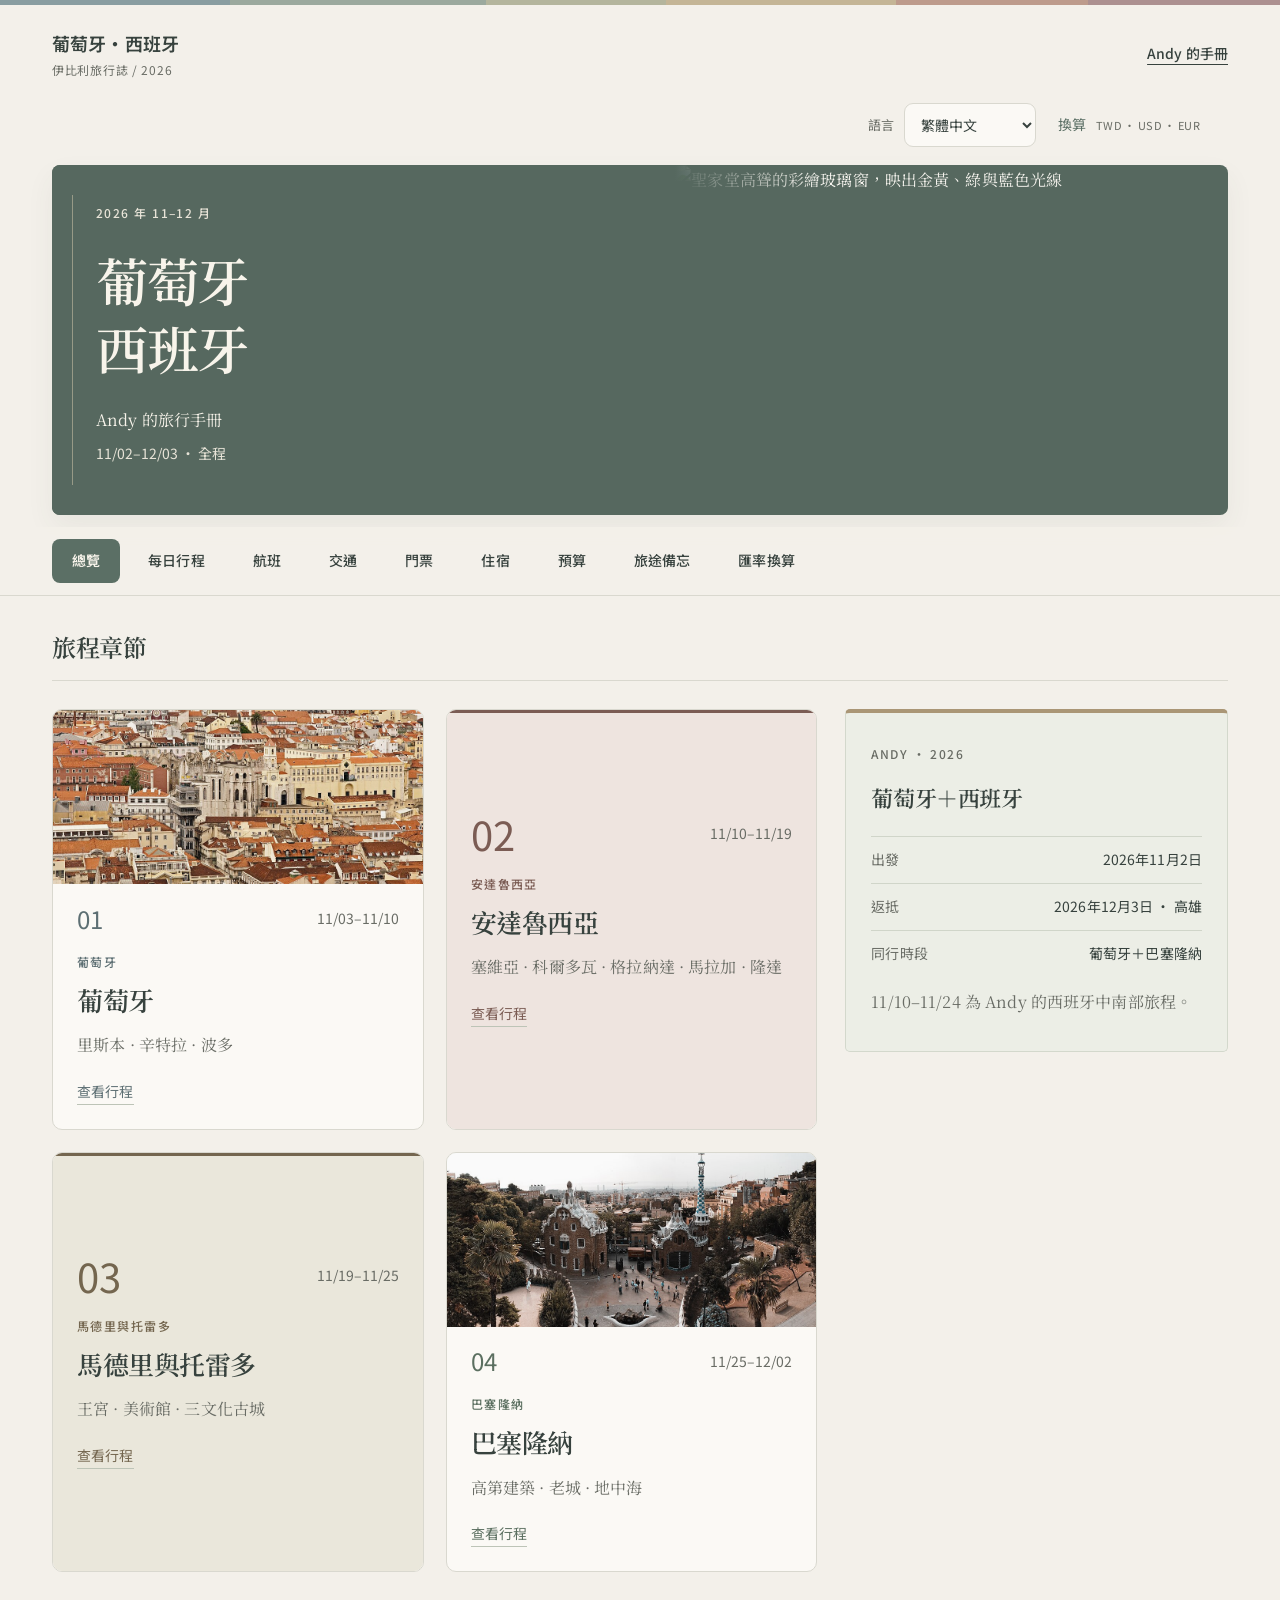
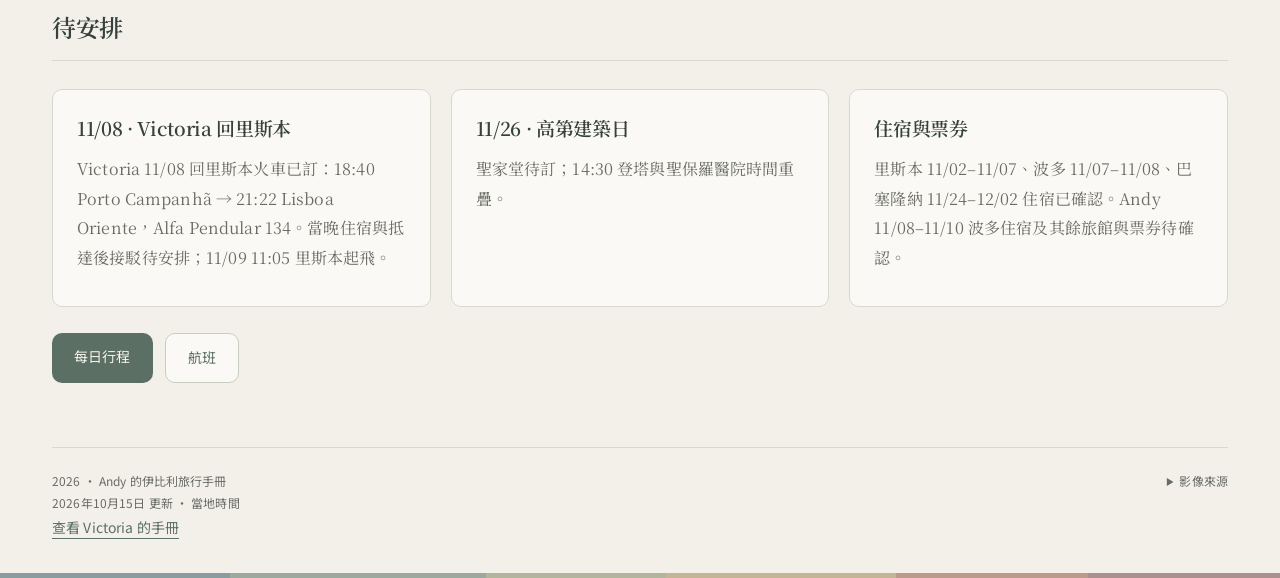
==== commit 557f6f4c: "Add Barcelona Enjoy Apartments stay (24 Nov–2 Dec) to both handbooks" ====
--- a/index.html
+++ b/index.html
@@ -1 +1 @@
-<!doctype html><html lang="zh-Hant"><head><meta charset="utf-8"><meta name="viewport" content="width=device-width,initial-scale=1,viewport-fit=cover"><meta name="description" content="2026 葡萄牙與西班牙個人旅遊手冊，按日期整理航班、每日行程、交通與門票。"><meta name="robots" content="noindex,nofollow"><meta name="theme-color" content="#56685f"><title>Andy｜葡萄牙・西班牙 2026</title><link rel="preconnect" href="https://fonts.googleapis.com"><link rel="preconnect" href="https://fonts.gstatic.com" crossorigin><link rel="stylesheet" href="https://fonts.googleapis.com/css2?family=Noto+Sans+TC:wght@400;500;600&amp;family=Noto+Serif+TC:wght@400;500;600&amp;display=swap"><link rel="stylesheet" href="style.css?v=20261012-budget"><link rel="stylesheet" href="typography.css?v=20261002-editorial-fonts"><script src="data.js?v=20261012-budget" defer></script><script src="locales.js?v=20261012-budget" defer></script><script src="preferences.js?v=20261002-editorial-fonts" defer></script><script src="rates.js?v=20261012-budget" defer></script><script src="currency.js?v=20261012-budget" defer></script><script src="app.js?v=20261012-budget" defer></script></head><body data-person="andy"><a class="skip" href="#main">跳到主要內容</a><div class="color-band"></div><header class="topbar"><a class="wordmark" href="?page=overview">葡萄牙・西班牙<span>IBERIAN JOURNAL / 2026</span></a><div class="person-links"><a id="current-handbook" href="?page=overview"></a></div></header><div id="preferences" class="preferences"></div><div class="masthead"><div class="masthead-text"><span class="eyebrow">NOV–DEC 2026</span><h1><span>葡萄牙</span><span>西班牙</span></h1><p class="cover-owner"><span data-name></span> 的旅行手冊</p><p id="trip-dates"></p></div><figure><img src="https://upload.wikimedia.org/wikipedia/commons/3/3d/Sagrada5.jpg" alt="聖家堂高聳的彩繪玻璃窗，映出金黃、綠與藍色光線"></figure></div><div class="nav-shell"><nav id="nav" aria-label="手冊分頁"></nav></div><main id="main"></main><footer><p id="footer-info">2026 · <span data-name></span> 的伊比利旅行手冊<br>2026.10.12 更新 · 當地時間<br><a id="other" class="text-link"></a></p><details class="credits"><summary>影像來源</summary><p><span id="credit-sagrada">聖家堂：</span><a href="https://commons.wikimedia.org/wiki/File:Sagrada5.jpg" target="_blank" rel="noopener noreferrer">Arnaud Gaillard</a> · <a href="https://creativecommons.org/licenses/by-sa/1.0/" target="_blank" rel="noopener noreferrer">CC BY-SA 1.0</a></p><p><span id="credit-lisbon">里斯本：</span><a href="https://commons.wikimedia.org/wiki/File:The_rooftops_of_Lisbon.jpg" target="_blank" rel="noopener noreferrer">Bert K. / Bert Kaufmann</a> · <a href="https://creativecommons.org/licenses/by/2.0/" target="_blank" rel="noopener noreferrer">CC BY 2.0</a></p><p><span id="credit-guell">奎爾公園：</span><a href="https://commons.wikimedia.org/wiki/File:Panoramic_view_of_the_entrance_to_the_Park_G%C3%BCell._Barcelona,_Catalonia,_Spain.jpg" target="_blank" rel="noopener noreferrer">Mstyslav Chernov</a> · <a href="https://creativecommons.org/licenses/by-sa/3.0/" target="_blank" rel="noopener noreferrer">CC BY-SA 3.0</a></p><p id="credit-crop">照片依版面裁切顯示。</p></details></footer><div class="color-band"></div></body></html>+<!doctype html><html lang="zh-Hant"><head><meta charset="utf-8"><meta name="viewport" content="width=device-width,initial-scale=1,viewport-fit=cover"><meta name="description" content="2026 葡萄牙與西班牙個人旅遊手冊，按日期整理航班、每日行程、交通與門票。"><meta name="robots" content="noindex,nofollow"><meta name="theme-color" content="#56685f"><title>Andy｜葡萄牙・西班牙 2026</title><link rel="preconnect" href="https://fonts.googleapis.com"><link rel="preconnect" href="https://fonts.gstatic.com" crossorigin><link rel="stylesheet" href="https://fonts.googleapis.com/css2?family=Noto+Sans+TC:wght@400;500;600&amp;family=Noto+Serif+TC:wght@400;500;600&amp;display=swap"><link rel="stylesheet" href="style.css?v=20261012-budget"><link rel="stylesheet" href="typography.css?v=20261002-editorial-fonts"><script src="data.js?v=20261015-enjoy" defer></script><script src="locales.js?v=20261015-enjoy" defer></script><script src="preferences.js?v=20261002-editorial-fonts" defer></script><script src="rates.js?v=20261012-budget" defer></script><script src="currency.js?v=20261012-budget" defer></script><script src="app.js?v=20261015-enjoy" defer></script></head><body data-person="andy"><a class="skip" href="#main">跳到主要內容</a><div class="color-band"></div><header class="topbar"><a class="wordmark" href="?page=overview">葡萄牙・西班牙<span>IBERIAN JOURNAL / 2026</span></a><div class="person-links"><a id="current-handbook" href="?page=overview"></a></div></header><div id="preferences" class="preferences"></div><div class="masthead"><div class="masthead-text"><span class="eyebrow">NOV–DEC 2026</span><h1><span>葡萄牙</span><span>西班牙</span></h1><p class="cover-owner"><span data-name></span> 的旅行手冊</p><p id="trip-dates"></p></div><figure><img src="https://upload.wikimedia.org/wikipedia/commons/3/3d/Sagrada5.jpg" alt="聖家堂高聳的彩繪玻璃窗，映出金黃、綠與藍色光線"></figure></div><div class="nav-shell"><nav id="nav" aria-label="手冊分頁"></nav></div><main id="main"></main><footer><p id="footer-info">2026 · <span data-name></span> 的伊比利旅行手冊<br>2026.10.15 更新 · 當地時間<br><a id="other" class="text-link"></a></p><details class="credits"><summary>影像來源</summary><p><span id="credit-sagrada">聖家堂：</span><a href="https://commons.wikimedia.org/wiki/File:Sagrada5.jpg" target="_blank" rel="noopener noreferrer">Arnaud Gaillard</a> · <a href="https://creativecommons.org/licenses/by-sa/1.0/" target="_blank" rel="noopener noreferrer">CC BY-SA 1.0</a></p><p><span id="credit-lisbon">里斯本：</span><a href="https://commons.wikimedia.org/wiki/File:The_rooftops_of_Lisbon.jpg" target="_blank" rel="noopener noreferrer">Bert K. / Bert Kaufmann</a> · <a href="https://creativecommons.org/licenses/by/2.0/" target="_blank" rel="noopener noreferrer">CC BY 2.0</a></p><p><span id="credit-guell">奎爾公園：</span><a href="https://commons.wikimedia.org/wiki/File:Panoramic_view_of_the_entrance_to_the_Park_G%C3%BCell._Barcelona,_Catalonia,_Spain.jpg" target="_blank" rel="noopener noreferrer">Mstyslav Chernov</a> · <a href="https://creativecommons.org/licenses/by-sa/3.0/" target="_blank" rel="noopener noreferrer">CC BY-SA 3.0</a></p><p id="credit-crop">照片依版面裁切顯示。</p></details></footer><div class="color-band"></div></body></html>
